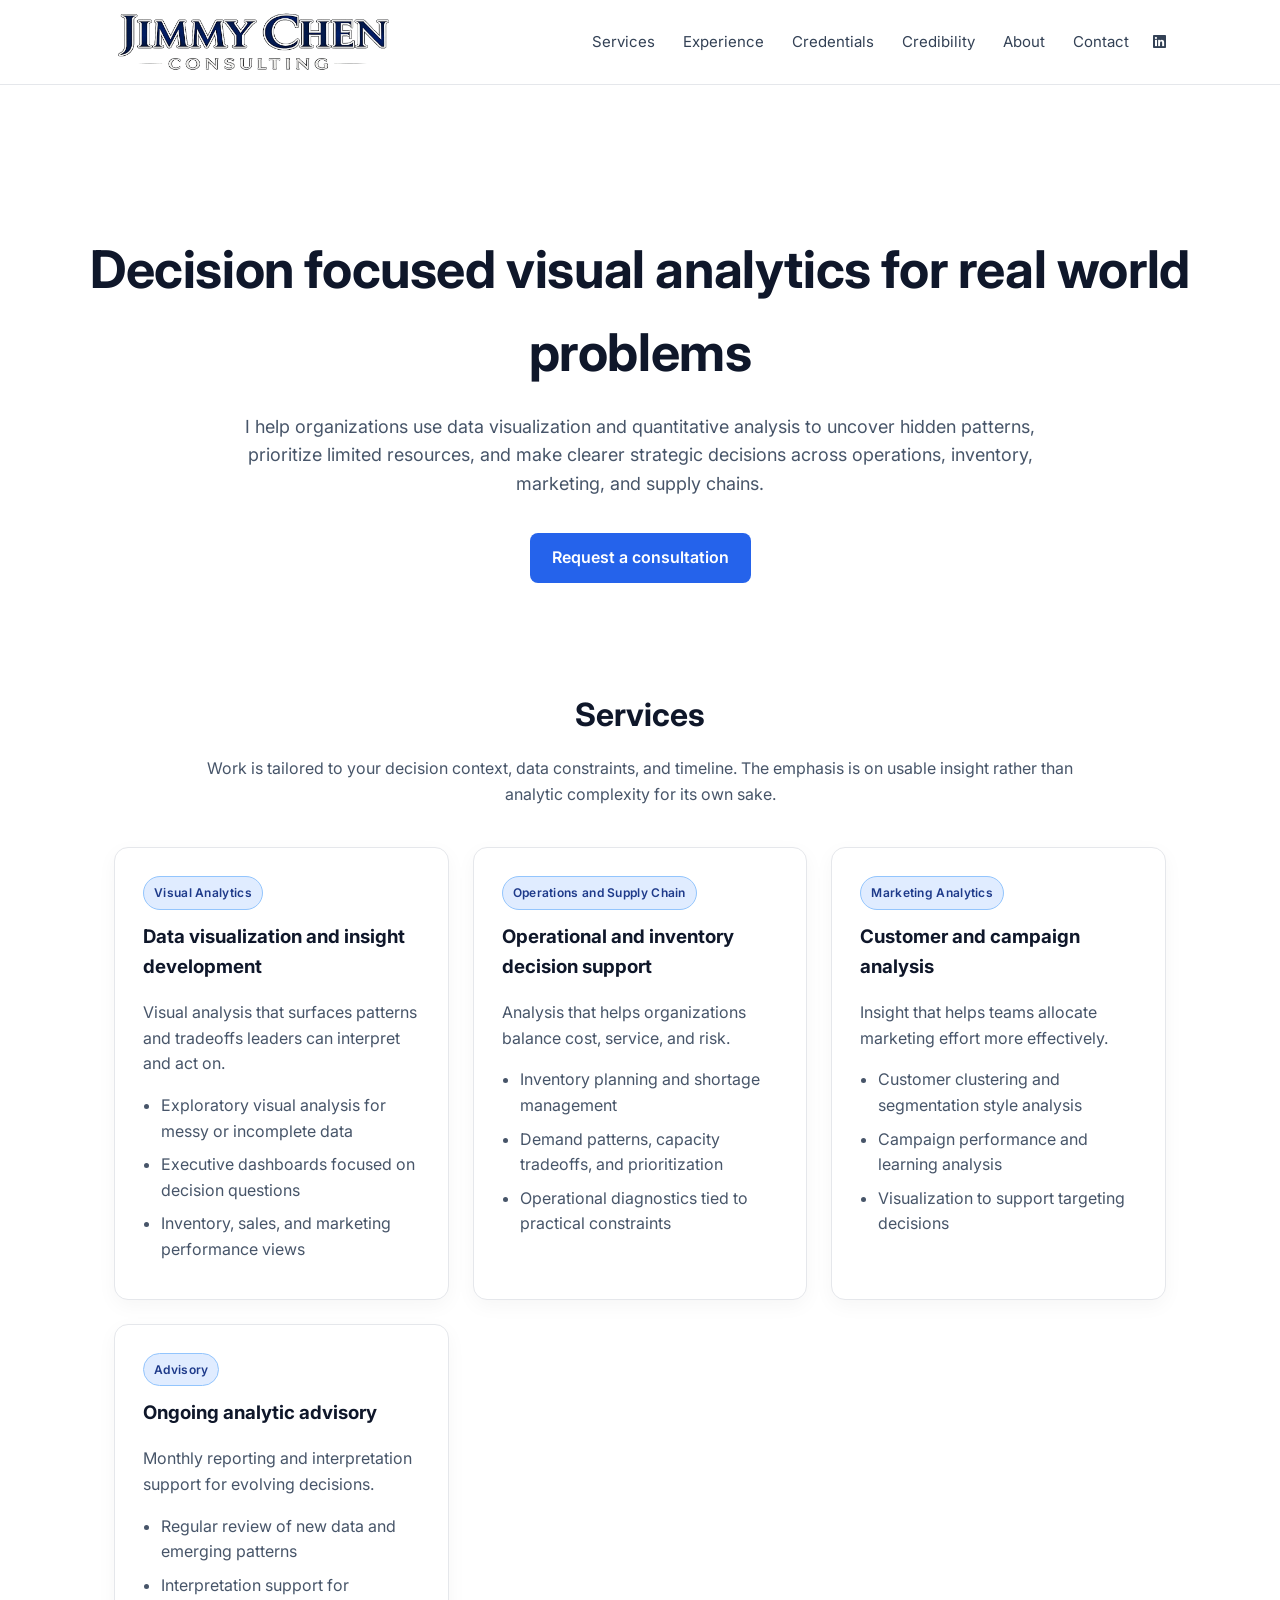
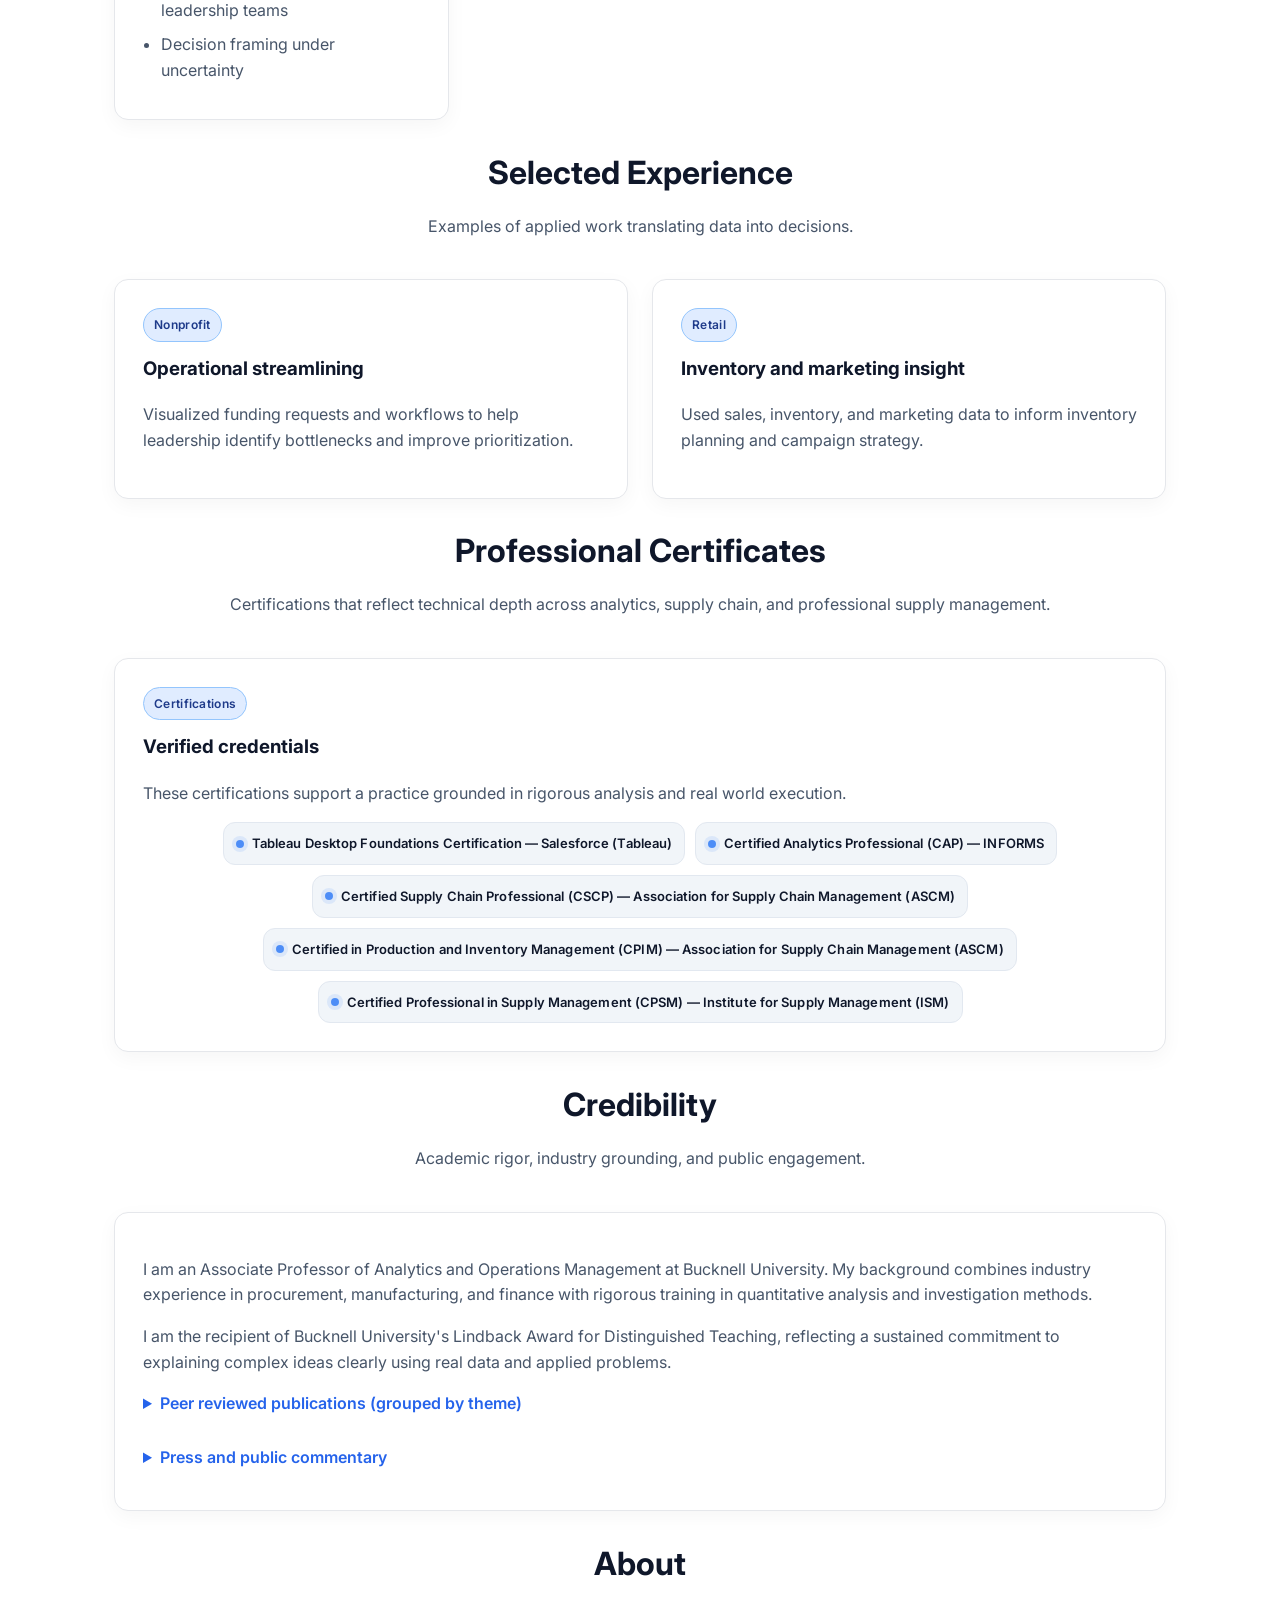
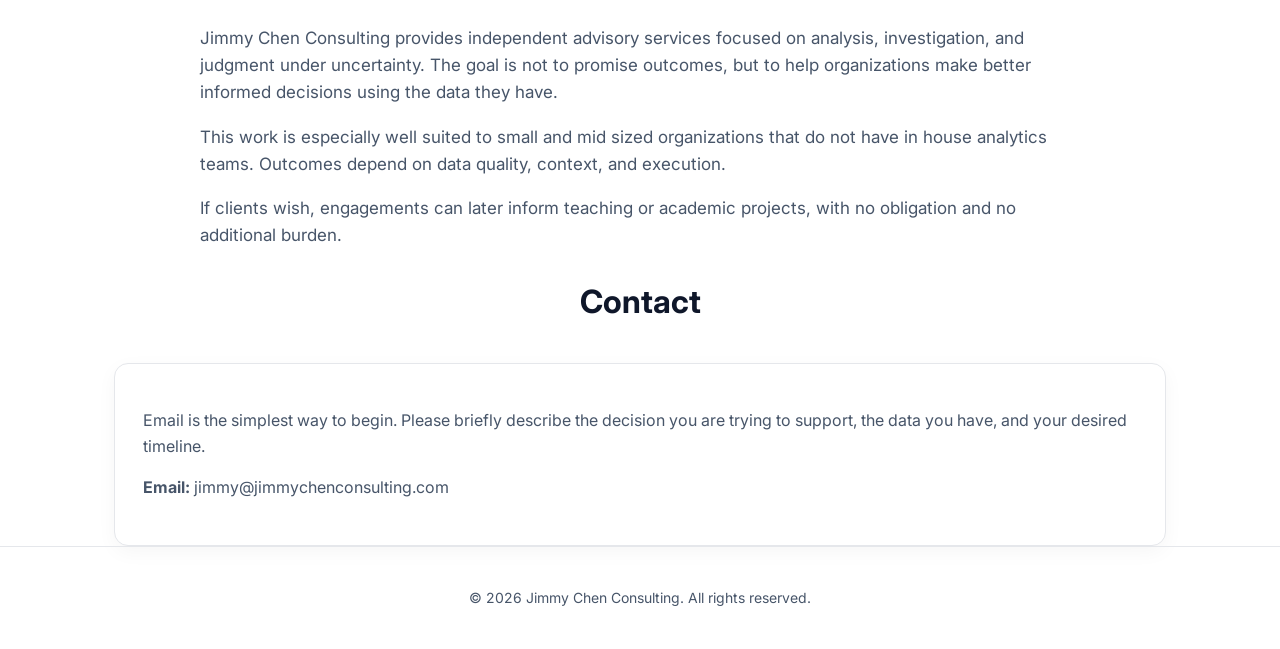
==== index.html @ fb5aa92b "Add files via upload" ====
<!DOCTYPE html>
<html lang="en">
<head>
  <meta charset="UTF-8" />
  <meta name="viewport" content="width=device-width, initial-scale=1" />
  <title>Jimmy Chen Consulting | Decision-Focused Visual Analytics</title>
  <meta name="description" content="Decision-focused consulting in visual analytics, operations, and supply chain strategy. Practical analysis, clear insight, and judgment under uncertainty." />
  <link rel="icon" type="image/png" href="favicon.png">
  <link rel="preconnect" href="https://fonts.googleapis.com">
  <link rel="preconnect" href="https://fonts.gstatic.com" crossorigin>
  <link href="https://fonts.googleapis.com/css2?family=Inter:wght@300;400;500;600;700&display=swap" rel="stylesheet">

  <style>
    :root {
      --bg: #ffffff;
      --card: #f8fafc;
      --accent: #2563eb;
      --text: #0f172a;
      --muted: #475569;
      --border: #e5e7eb;
    }

    * { box-sizing: border-box; }
    body {
      margin: 0;
      font-family: Inter, system-ui, -apple-system, Segoe UI, Roboto, Arial, sans-serif;
      background: var(--bg);
      color: var(--text);
      line-height: 1.6;
    }

    a { color: inherit; text-decoration: none; }

    .container {
      max-width: 1100px;
      margin: 0 auto;
      padding: 0 24px;
    }

    header {
      position: sticky;
      top: 0;
      background: rgba(255,255,255,0.9);
      backdrop-filter: blur(10px);
      border-bottom: 1px solid var(--border);
      z-index: 10;
    }

    .nav {
      display: flex;
      justify-content: space-between;
      align-items: center;
      height: 84px;
    }

    .nav-links a {
      margin-left: 24px;
      color: #334155;
      font-size: 15px;
    }

    .hero {
      padding: 100px 0 80px;
      text-align: center;
    }

    .hero h1 {
      font-size: clamp(32px, 5vw, 52px);
      margin-bottom: 18px;
      letter-spacing: -0.4px;
    }

    .hero p {
      color: var(--muted);
      max-width: 860px;
      margin: 0 auto 34px;
      font-size: 18px;
    }

    .btn-primary {
      background: var(--accent);
      padding: 12px 22px;
      border-radius: 8px;
      font-weight: 600;
      display: inline-block;
      color: #ffffff;
    }

    section { padding: 80px 0; }

    .section-title {
      font-size: 32px;
      margin-bottom: 36px;
      text-align: center;
    }

    .section-subtitle {
      max-width: 900px;
      margin: -20px auto 40px;
      text-align: center;
      color: var(--muted);
      font-size: 16px;
    }

    .grid {
      display: grid;
      grid-template-columns: repeat(auto-fit, minmax(260px, 1fr));
      gap: 24px;
    }

    .card {
      background: #ffffff;
      border: 1px solid var(--border);
      border-radius: 14px;
      padding: 28px;
      box-shadow: 0 6px 20px rgba(0,0,0,0.04);
    }

    .card h3 { margin-top: 0; }

    .card p { color: var(--muted); }

    .pill {
      display: inline-block;
      font-size: 12px;
      font-weight: 600;
      letter-spacing: 0.3px;
      color: #1e3a8a;
      background: #e0ecff;
      border: 1px solid #93c5fd;
      padding: 6px 10px;
      border-radius: 999px;
      margin-bottom: 12px;
    }

    .list {
      margin: 12px 0 0;
      padding-left: 18px;
      color: var(--muted);
    }

    .list li { margin: 8px 0; }

    .about {
      max-width: 880px;
      margin: 0 auto;
      color: var(--muted);
      font-size: 17px;
    }

    details {
      margin-top: 16px;
    }

    details summary {
      cursor: pointer;
      font-weight: 600;
      color: var(--accent);
      margin-bottom: 12px;
    }

    footer {
      border-top: 1px solid var(--border);
      padding: 40px 0;
      text-align: center;
      color: var(--muted);
      font-size: 14px;
    }
  
    .logo { display: flex; align-items: center; }
    .site-logo { height: 64px; width: auto; }

    .certs {
      display: flex;
      flex-wrap: wrap;
      gap: 10px;
      justify-content: center;
      margin-top: 14px;
    }

    .cert {
      display: inline-flex;
      align-items: center;
      gap: 8px;
      padding: 10px 12px;
      border-radius: 12px;
      background: #f1f5f9;
      border: 1px solid #e2e8f0;
      color: #0f172a;
      font-size: 13px;
      font-weight: 600;
      letter-spacing: 0.1px;
      white-space: nowrap;
    }

    .cert-dot {
      width: 8px;
      height: 8px;
      border-radius: 999px;
      background: rgba(59,130,246,0.9);
      box-shadow: 0 0 0 4px rgba(59,130,246,0.12);
    }

  </style>
</head>

<body>

<header>
<link rel="stylesheet"
      href="https://cdnjs.cloudflare.com/ajax/libs/font-awesome/6.5.0/css/all.min.css">

  <div class="container nav">
    <div class="logo"><img src="images/JCC_logo.png" class="site-logo" alt="Jimmy Chen Consulting logo"></div>
<div class="nav-links">
  <a href="#services">Services</a>
  <a href="#experience">Experience</a>
  <a href="#credentials">Credentials</a>
  <a href="#credibility">Credibility</a>
  <a href="#about">About</a>
  <a href="#contact">Contact</a>

  <a href="https://www.linkedin.com/in/chun-miin-jimmy-chen-91302421/"
     target="_blank"
     rel="noopener"
     aria-label="LinkedIn profile"
     style="margin-left: 20px;">
    <i class="fa-brands fa-linkedin"></i>
  </a>
</div>

  </div>
</header>

<main>

<section class="hero container">
  <h1>Decision focused visual analytics for real world problems</h1>
  <p>
    I help organizations use data visualization and quantitative analysis to uncover hidden patterns,
    prioritize limited resources, and make clearer strategic decisions across operations, inventory,
    marketing, and supply chains.
  </p>
  <a href="#contact" class="btn-primary">Request a consultation</a>
</section>

<section id="services" class="container">
  <h2 class="section-title">Services</h2>
  <p class="section-subtitle">
    Work is tailored to your decision context, data constraints, and timeline.
    The emphasis is on usable insight rather than analytic complexity for its own sake.
  </p>

  <div class="grid">
    <div class="card">
      <div class="pill">Visual Analytics</div>
      <h3>Data visualization and insight development</h3>
      <p>
        Visual analysis that surfaces patterns and tradeoffs leaders can interpret and act on.
      </p>
      <ul class="list">
        <li>Exploratory visual analysis for messy or incomplete data</li>
        <li>Executive dashboards focused on decision questions</li>
        <li>Inventory, sales, and marketing performance views</li>
      </ul>
    </div>

    <div class="card">
      <div class="pill">Operations and Supply Chain</div>
      <h3>Operational and inventory decision support</h3>
      <p>
        Analysis that helps organizations balance cost, service, and risk.
      </p>
      <ul class="list">
        <li>Inventory planning and shortage management</li>
        <li>Demand patterns, capacity tradeoffs, and prioritization</li>
        <li>Operational diagnostics tied to practical constraints</li>
      </ul>
    </div>

    <div class="card">
      <div class="pill">Marketing Analytics</div>
      <h3>Customer and campaign analysis</h3>
      <p>
        Insight that helps teams allocate marketing effort more effectively.
      </p>
      <ul class="list">
        <li>Customer clustering and segmentation style analysis</li>
        <li>Campaign performance and learning analysis</li>
        <li>Visualization to support targeting decisions</li>
      </ul>
    </div>

    <div class="card">
      <div class="pill">Advisory</div>
      <h3>Ongoing analytic advisory</h3>
      <p>
        Monthly reporting and interpretation support for evolving decisions.
      </p>
      <ul class="list">
        <li>Regular review of new data and emerging patterns</li>
        <li>Interpretation support for leadership teams</li>
        <li>Decision framing under uncertainty</li>
      </ul>
    </div>
  </div>
</section>

<section id="experience" class="container">
  <h2 class="section-title">Selected Experience</h2>
  <p class="section-subtitle">
    Examples of applied work translating data into decisions.
  </p>

  <div class="grid">
    <div class="card">
      <div class="pill">Nonprofit</div>
      <h3>Operational streamlining</h3>
      <p>
        Visualized funding requests and workflows to help leadership identify bottlenecks
        and improve prioritization.
      </p>
    </div>

    <div class="card">
      <div class="pill">Retail</div>
      <h3>Inventory and marketing insight</h3>
      <p>
        Used sales, inventory, and marketing data to inform inventory planning
        and campaign strategy.
      </p>
    </div>
  </div>
</section>


<section id="credentials" class="container">
  <h2 class="section-title">Professional Certificates</h2>
  <p class="section-subtitle">
    Certifications that reflect technical depth across analytics, supply chain, and professional supply management.
  </p>

  <div class="card">
    <div class="pill">Certifications</div>
    <h3>Verified credentials</h3>
    <p>
      These certifications support a practice grounded in rigorous analysis and real world execution.
    </p>
<div class="certs" aria-label="Professional certifications">
  <span class="cert">
    <span class="cert-dot" aria-hidden="true"></span>
    Tableau Desktop Foundations Certification — Salesforce (Tableau)
  </span>

  <span class="cert">
    <span class="cert-dot" aria-hidden="true"></span>
    Certified Analytics Professional (CAP) — INFORMS
  </span>

  <span class="cert">
    <span class="cert-dot" aria-hidden="true"></span>
    Certified Supply Chain Professional (CSCP) — Association for Supply Chain Management (ASCM)
  </span>

  <span class="cert">
    <span class="cert-dot" aria-hidden="true"></span>
    Certified in Production and Inventory Management (CPIM) — Association for Supply Chain Management (ASCM)
  </span>

  <span class="cert">
    <span class="cert-dot" aria-hidden="true"></span>
    Certified Professional in Supply Management (CPSM) — Institute for Supply Management (ISM)
  </span>
</div>

  </div>
</section>

<section id="credibility" class="container">
  <h2 class="section-title">Credibility</h2>
  <p class="section-subtitle">
    Academic rigor, industry grounding, and public engagement.
  </p>

  <div class="card">
    <p>
      I am an Associate Professor of Analytics and Operations Management at Bucknell University.
      My background combines industry experience in procurement, manufacturing, and finance
      with rigorous training in quantitative analysis and investigation methods.
    </p>

    <p>
      I am the recipient of Bucknell University's Lindback Award for Distinguished Teaching,
      reflecting a sustained commitment to explaining complex ideas clearly using real data
      and applied problems.
    </p>

    <details>
      <summary>Peer reviewed publications (grouped by theme)</summary>
      <p><strong>Supply Chain and Operations</strong></p>
      <ul class="list">
        <li>Inventory allocation, fulfillment lead time, capacity decisions</li>
        <li>Shipment sizing and logistics modeling</li>
      </ul>
      <p><strong>Healthcare and Public Policy</strong></p>
      <ul class="list">
        <li>Telehealth utilization and access disparities</li>
        <li>Vaccine distribution and wait time management</li>
      </ul>
      <p><strong>Ethics and Governance</strong></p>
      <ul class="list">
        <li>Ethical challenges for same day delivery contractors</li>
      </ul>
      <p><strong>Analytics Education</strong></p>
      <ul class="list">
        <li>Applied analytics tools and decision focused learning designs</li>
      </ul>
    </details>

    <details>
      <summary>Press and public commentary</summary>
      <ul class="list">
        <li>WITF – Supply chain disruptions and consumer impact</li>
        <li>The Philadelphia Inquirer – Baby formula shortages</li>
        <li>Modern Materials Handling – Logistics and materials strategy</li>
        <li>FOX and regional media – Retail and operations insights</li>
      </ul>
    </details>
  </div>
</section>

<section id="about" class="container">
  <h2 class="section-title">About</h2>
  <div class="about">
    <p>
      Jimmy Chen Consulting provides independent advisory services focused on analysis,
      investigation, and judgment under uncertainty. The goal is not to promise outcomes,
      but to help organizations make better informed decisions using the data they have.
    </p>

    <p>
      This work is especially well suited to small and mid sized organizations that do not
      have in house analytics teams. Outcomes depend on data quality, context, and execution.
    </p>

    <p>
      If clients wish, engagements can later inform teaching or academic projects, with no
      obligation and no additional burden.
    </p>
  </div>
</section>

<section id="contact" class="container">
  <h2 class="section-title">Contact</h2>
  <div class="card">
    <p>
      Email is the simplest way to begin. Please briefly describe the decision you are trying
      to support, the data you have, and your desired timeline.
    </p>
    <p><strong>Email:</strong> jimmy@jimmychenconsulting.com</p>
  </div>
</section>

</main>

<footer>
  <div class="container">
    © 2026 Jimmy Chen Consulting. All rights reserved.
  </div>
</footer>

</body>
</html>
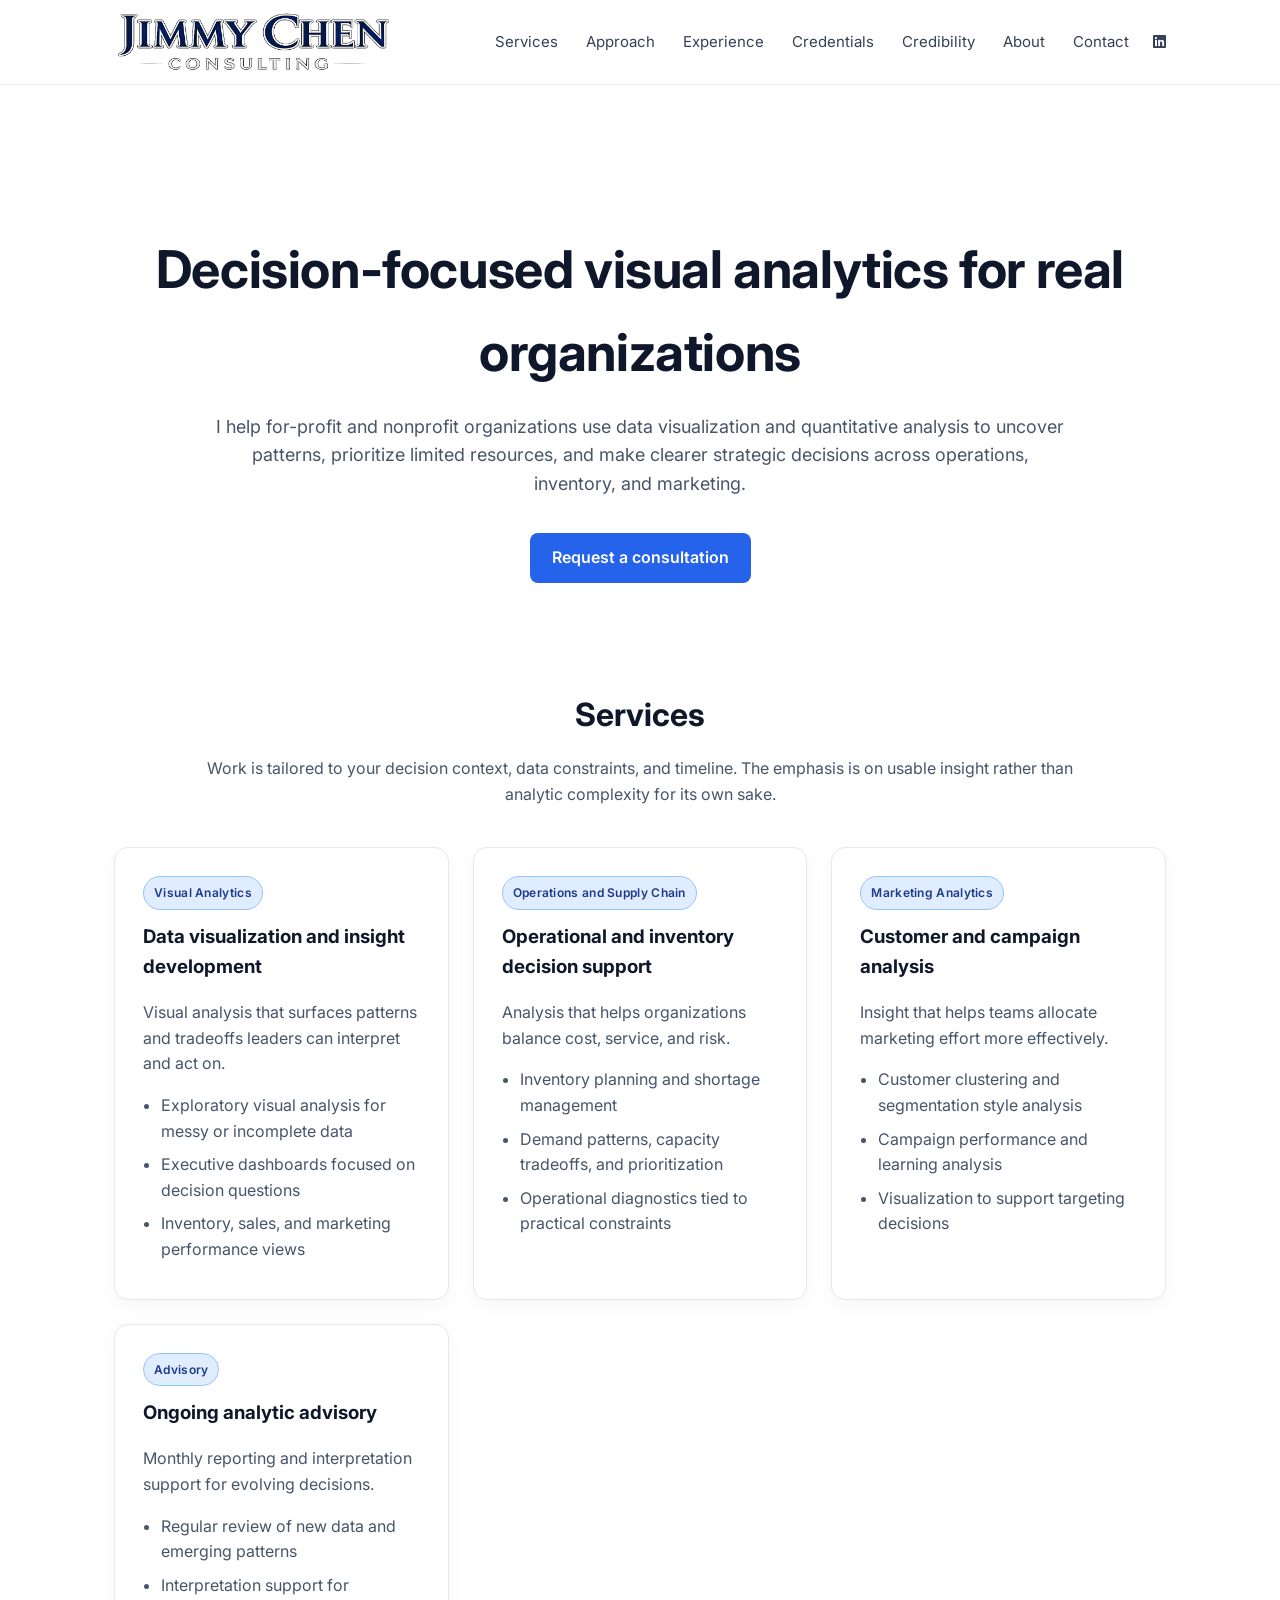
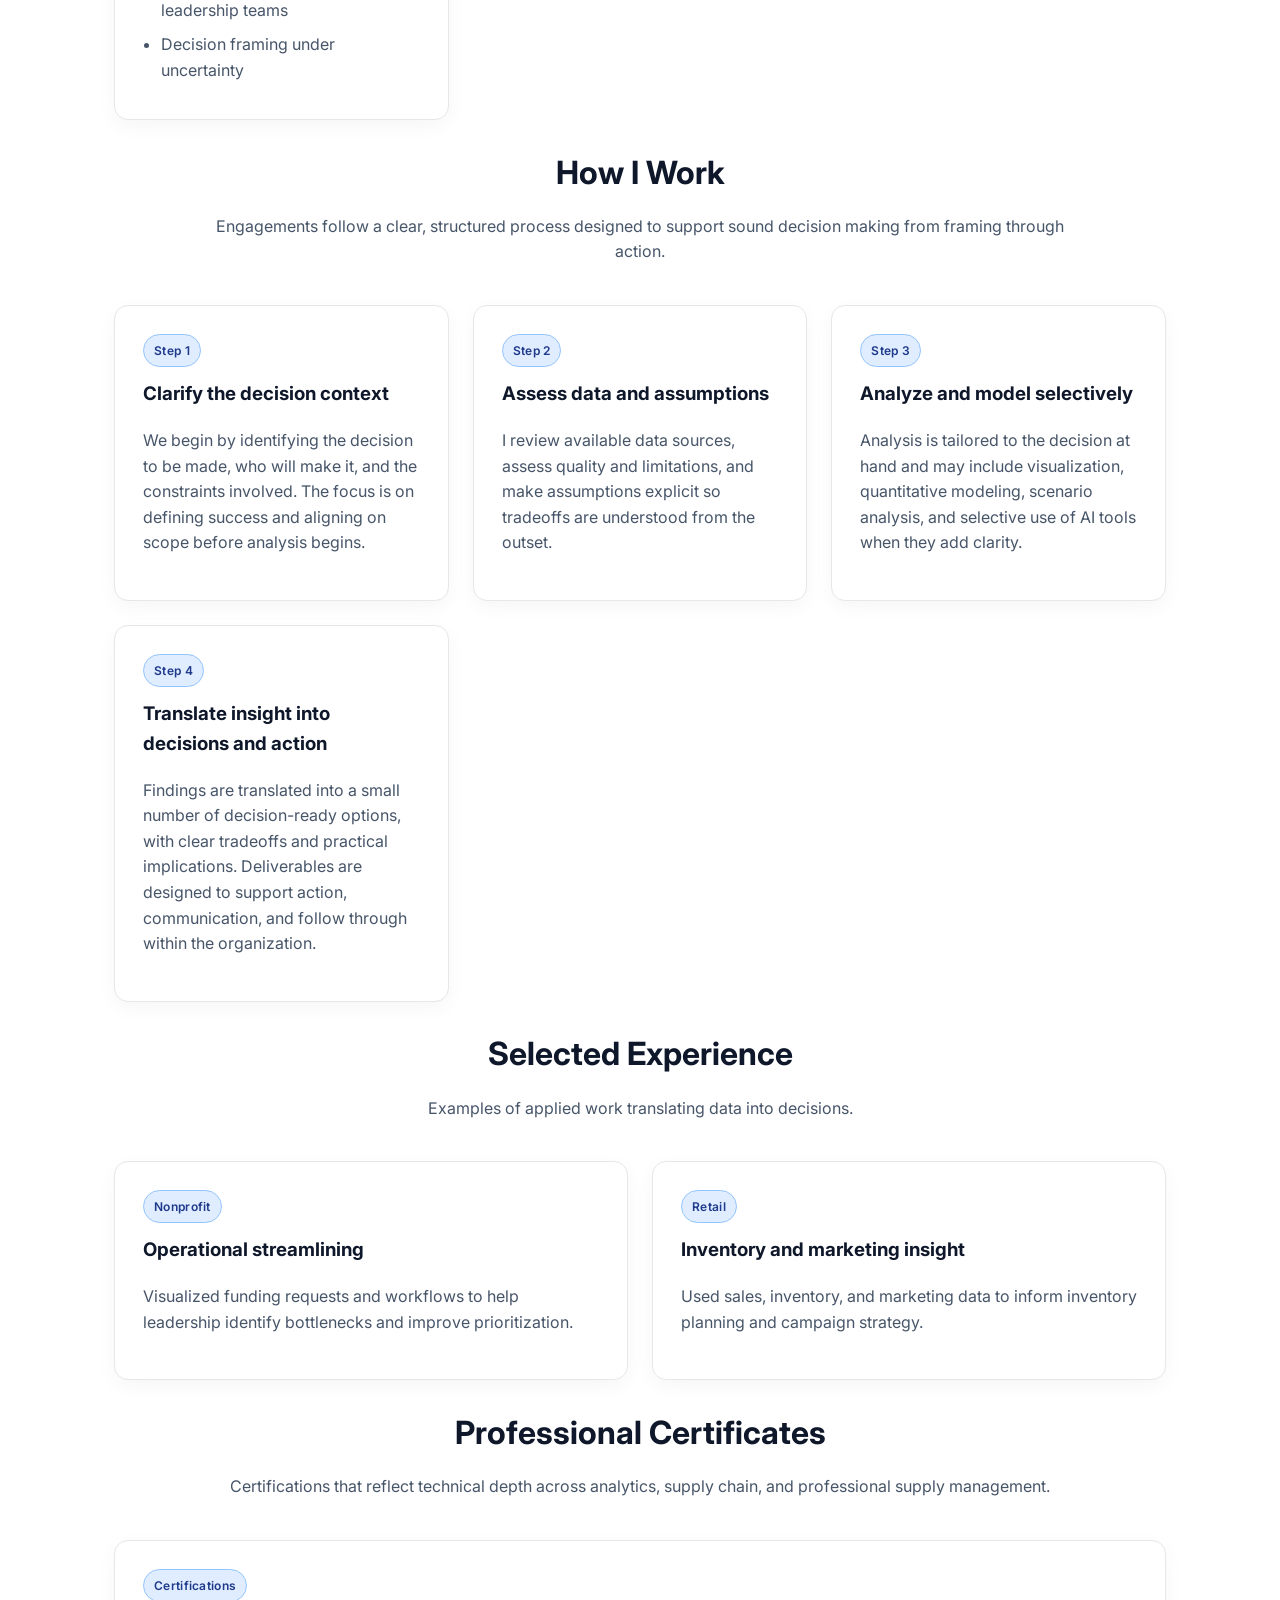
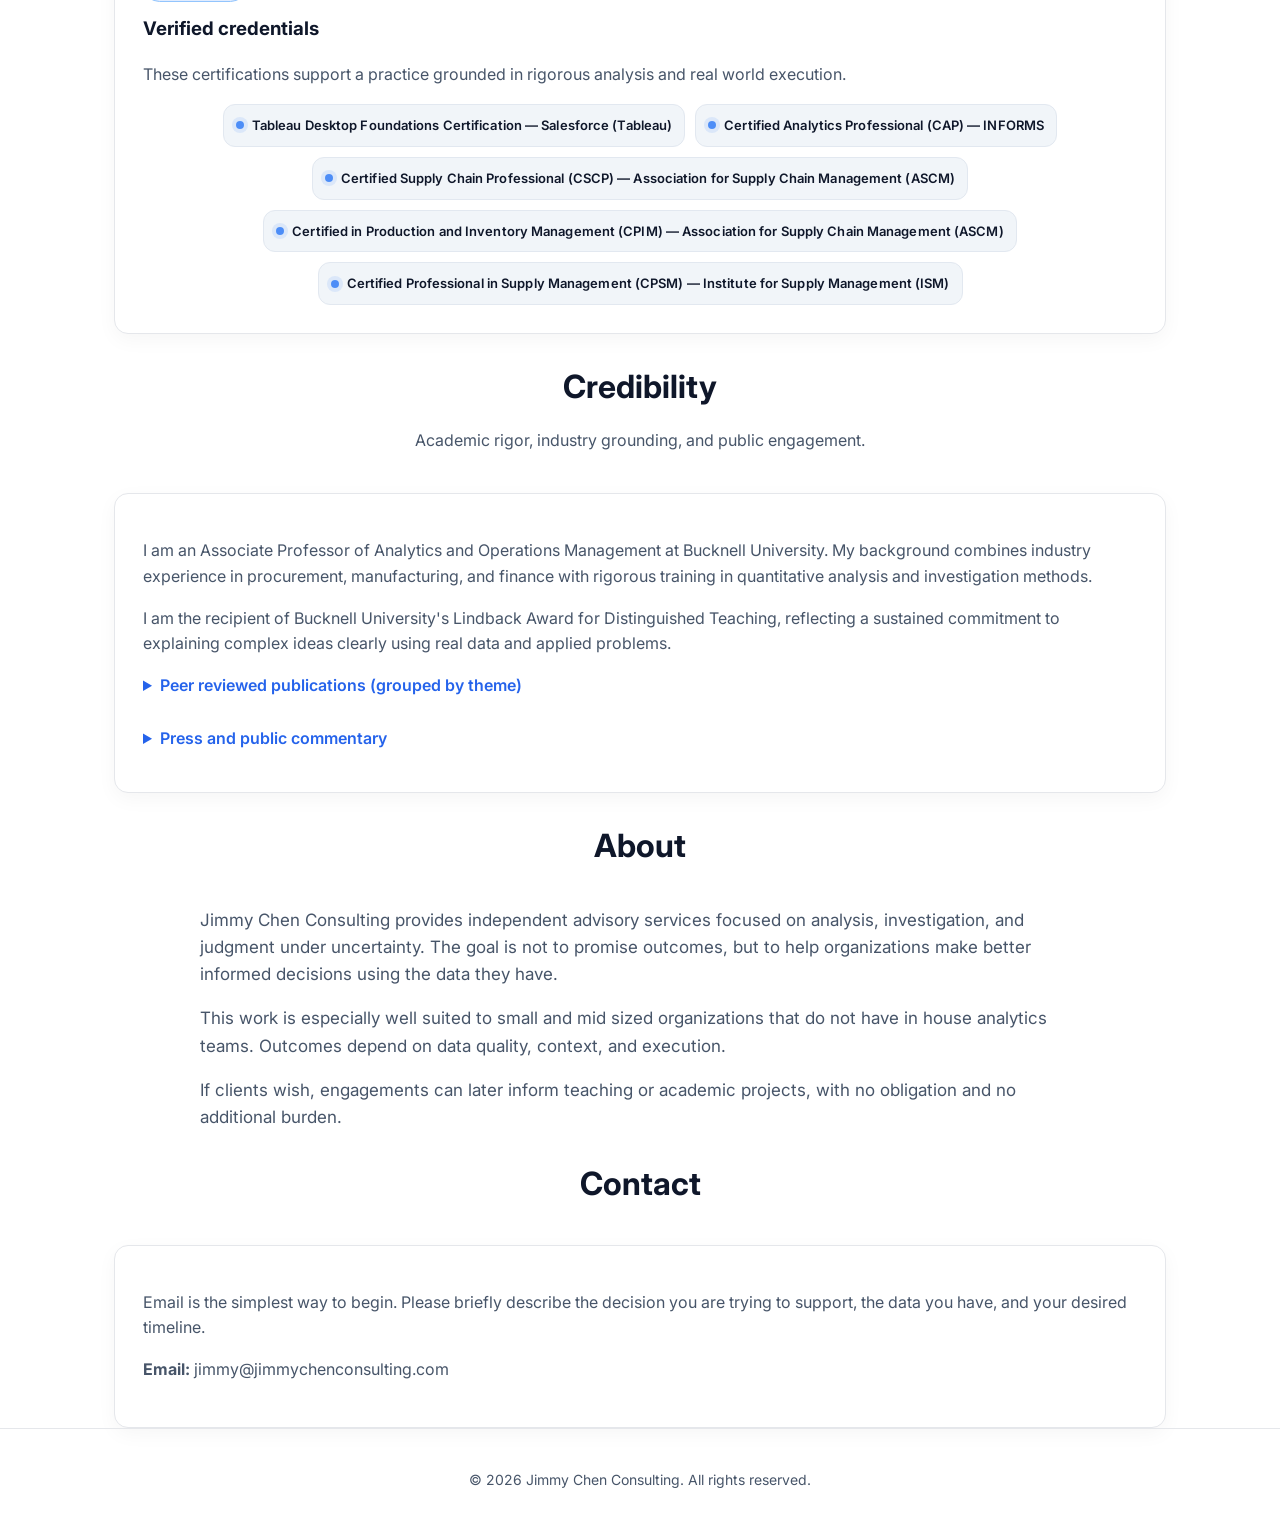
==== commit a96d6517: "Add files via upload" ====
--- a/index.html
+++ b/index.html
@@ -214,6 +214,7 @@
     <div class="logo"><img src="images/JCC_logo.png" class="site-logo" alt="Jimmy Chen Consulting logo"></div>
 <div class="nav-links">
   <a href="#services">Services</a>
+  <a href="#process">Approach</a>
   <a href="#experience">Experience</a>
   <a href="#credentials">Credentials</a>
   <a href="#credibility">Credibility</a>
@@ -235,11 +236,9 @@
 <main>
 
 <section class="hero container">
-  <h1>Decision focused visual analytics for real world problems</h1>
+  <h1>Decision-focused visual analytics for real organizations</h1>
   <p>
-    I help organizations use data visualization and quantitative analysis to uncover hidden patterns,
-    prioritize limited resources, and make clearer strategic decisions across operations, inventory,
-    marketing, and supply chains.
+    I help for-profit and nonprofit organizations use data visualization and quantitative analysis to uncover patterns, prioritize limited resources, and make clearer strategic decisions across operations, inventory, and marketing.
   </p>
   <a href="#contact" class="btn-primary">Request a consultation</a>
 </section>
@@ -306,6 +305,59 @@
   </div>
 </section>
 
+<section id="process" class="container">
+  <h2 class="section-title">How I Work</h2>
+	<p class="section-subtitle">
+	  Engagements follow a clear, structured process designed to support sound
+	  decision making from framing through action.
+	</p>
+
+  <div class="grid">
+    <div class="card">
+      <div class="pill">Step 1</div>
+      <h3>Clarify the decision context</h3>
+      <p>
+        We begin by identifying the decision to be made, who will make it, and the
+        constraints involved. The focus is on defining success and aligning on scope
+        before analysis begins.
+      </p>
+    </div>
+
+    <div class="card">
+      <div class="pill">Step 2</div>
+      <h3>Assess data and assumptions</h3>
+      <p>
+        I review available data sources, assess quality and limitations, and make
+        assumptions explicit so tradeoffs are understood from the outset.
+      </p>
+    </div>
+
+    <div class="card">
+      <div class="pill">Step 3</div>
+      <h3>Analyze and model selectively</h3>
+      <p>
+        Analysis is tailored to the decision at hand and may include visualization,
+        quantitative modeling, scenario analysis, and selective use of AI tools when
+        they add clarity.
+      </p>
+    </div>
+
+	<div class="card">
+	  <div class="pill">Step 4</div>
+	  <h3>Translate insight into decisions and action</h3>
+	  <p>
+		Findings are translated into a small number of decision-ready options, with clear
+		tradeoffs and practical implications. Deliverables are designed to support action,
+		communication, and follow through within the organization.
+	  </p>
+	</div>
+
+
+  </div>
+</section>
+
+
+
 <section id="experience" class="container">
   <h2 class="section-title">Selected Experience</h2>
   <p class="section-subtitle">
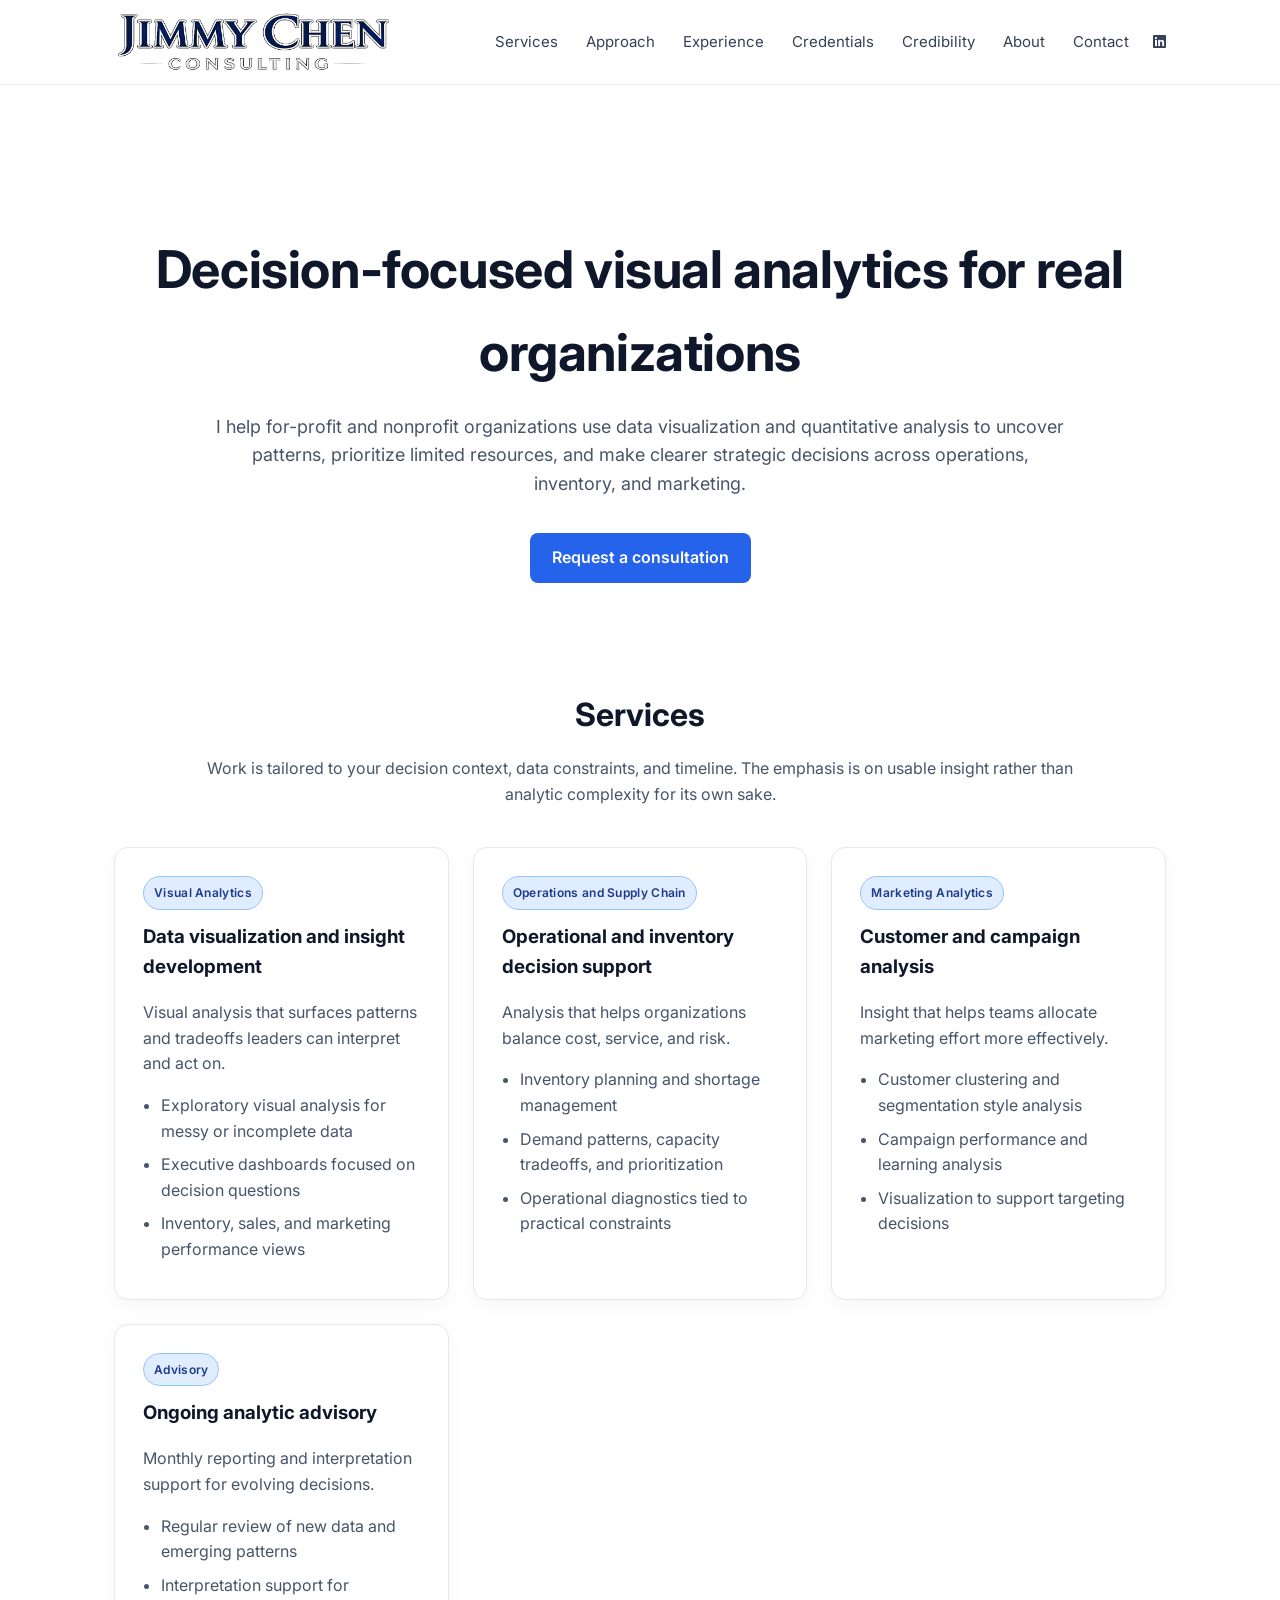
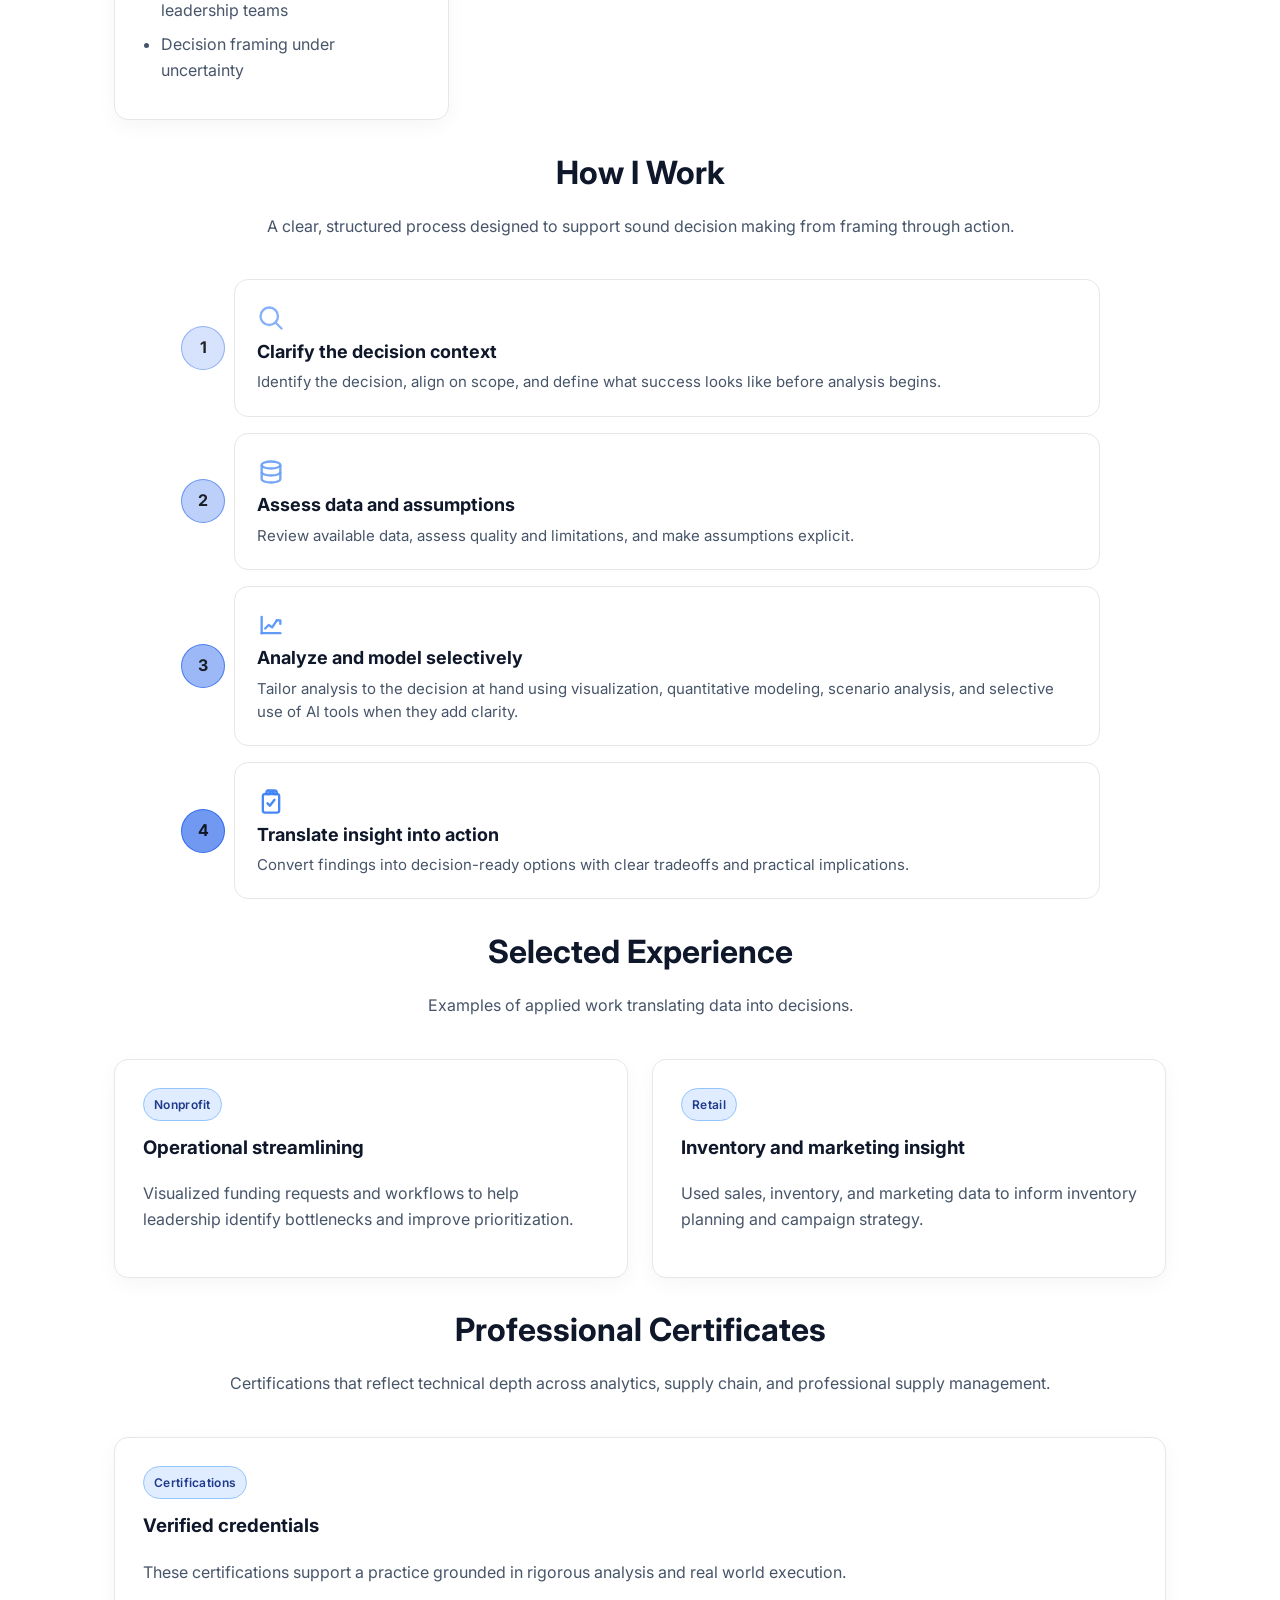
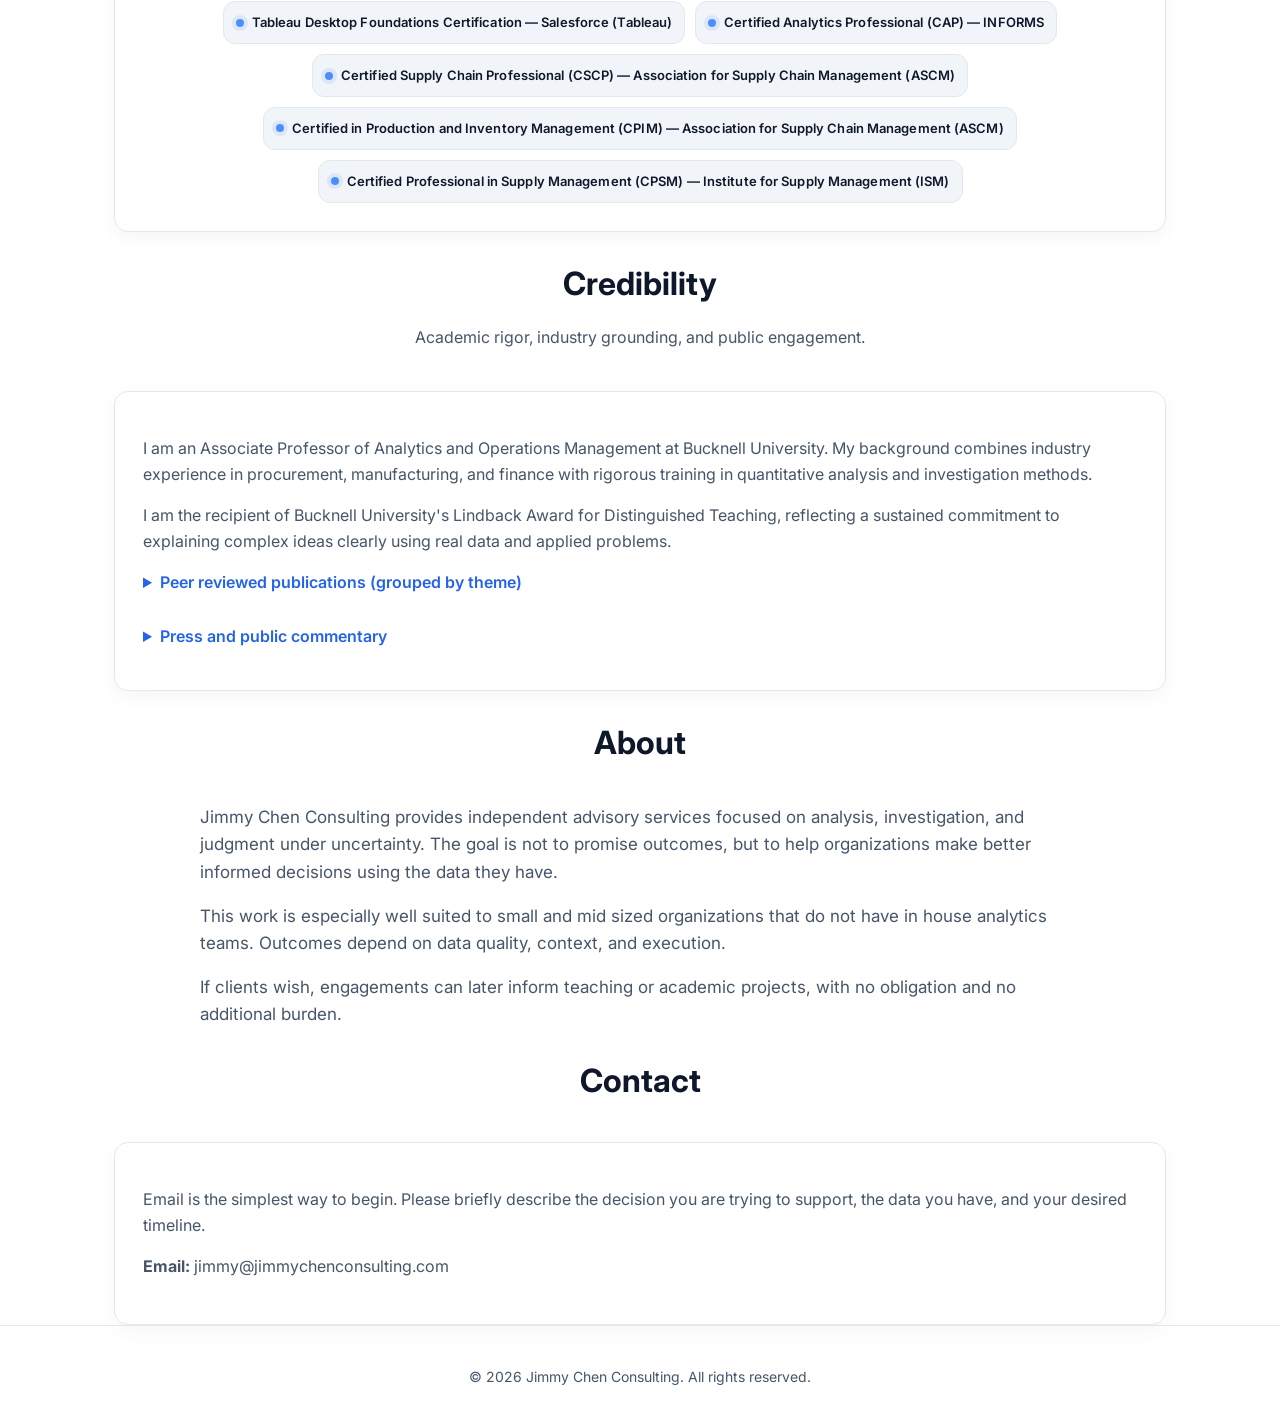
==== commit 72662ae9: "Add files via upload" ====
--- a/index.html
+++ b/index.html
@@ -200,6 +200,119 @@
       background: rgba(59,130,246,0.9);
       box-shadow: 0 0 0 4px rgba(59,130,246,0.12);
     }
+	
+	/* Process infographic (vertical timeline style) */
+	.process-wrap { max-width: 920px; margin: 0 auto; }
+
+	.process-list {
+	  display: grid;
+	  gap: 16px;
+	  position: relative;
+	  padding-left: 54px;
+	  margin-top: 28px;
+	}
+
+	.process-list::before {
+	  content: "";
+	  position: absolute;
+	  left: 22px;
+	  top: 8px;
+	  bottom: 8px;
+	  width: 2px;
+	  background: repeating-linear-gradient(
+		to bottom,
+		rgba(59,130,246,0.75) 0 6px,
+		transparent 6px 14px
+	  );
+	  opacity: 0.7;
+	}
+
+	.process-item {
+	  background: rgba(255,255,255,0.03);
+	  border: 1px solid var(--border);
+	  border-radius: 14px;
+	  padding: 18px;
+	  position: relative;
+	}
+
+	.process-step {
+	  position: absolute;
+	  left: -54px;
+	  top: 50%;
+	  transform: translateY(-50%);
+	  width: 44px;
+	  height: 44px;
+	  border-radius: 999px;
+	  background: rgba(59,130,246,0.18);
+	  border: 1px solid rgba(59,130,246,0.45);
+	  display: grid;
+	  place-items: center;
+	  font-weight: 700;
+color: rgba(0,0,0,0.85);
+	}
+
+/* Remove inner frame so each step has only one border */
+.process-row {
+  background: transparent;
+  border: none;
+  border-radius: 0;
+  padding: 0;
+  box-shadow: none;
+}
+.process-item * {
+  box-shadow: none;
+}
+.process-item {
+  padding: 22px;
+}
+
+
+
+
+	.process-icon { width: 28px; height: 28px; margin-top: 2px; color: rgba(59,130,246,0.95); }
+
+	.process-title { margin: 0; font-size: 18px; line-height: 1.35; }
+
+	.process-desc { margin: 6px 0 0; color: var(--muted); font-size: 15px; line-height: 1.55; }
+
+/* Progressive darkening by step number */
+.step-1 .process-step {
+  background: rgba(37,99,235,0.18);
+  border-color: rgba(37,99,235,0.40);
+}
+
+.step-2 .process-step {
+  background: rgba(37,99,235,0.30);
+  border-color: rgba(37,99,235,0.55);
+}
+
+.step-3 .process-step {
+  background: rgba(37,99,235,0.45);
+  border-color: rgba(37,99,235,0.70);
+}
+
+.step-4 .process-step {
+  background: rgba(37,99,235,0.65);
+  border-color: rgba(37,99,235,0.85);
+}
+
+.step-1 .process-icon { opacity: 0.65; }
+.step-2 .process-icon { opacity: 0.75; }
+.step-3 .process-icon { opacity: 0.85; }
+.step-4 .process-icon { opacity: 1; }
+
+
+
+	@media (max-width: 520px) {
+	  .process-list { padding-left: 48px; }
+	  .process-list::before { left: 20px; }
+	  .process-step { left: -48px; width: 40px; height: 40px; }
+	}
+	
+	.process-list::before {
+  display: none;
+}
+
 
   </style>
 </head>
@@ -305,6 +418,106 @@
   </div>
 </section>
 
+
+
+
+<section id="process" class="container">
+  <h2 class="section-title">How I Work</h2>
+  <p class="section-subtitle">
+    A clear, structured process designed to support sound decision making from framing through action.
+  </p>
+
+  <div class="process-wrap">
+    <div class="process-list">
+
+	  <div class="process-item step-1">
+
+        <div class="process-step">1</div>
+        <div class="process-row">
+          <svg class="process-icon" viewBox="0 0 24 24" fill="none" aria-hidden="true">
+            <path d="M10.5 18a7.5 7.5 0 1 1 0-15 7.5 7.5 0 0 1 0 15Z" stroke="currentColor" stroke-width="2" stroke-linecap="round"/>
+            <path d="M16.5 16.5 21 21" stroke="currentColor" stroke-width="2" stroke-linecap="round"/>
+          </svg>
+          <div>
+            <h3 class="process-title">Clarify the decision context</h3>
+            <p class="process-desc">Identify the decision, align on scope, and define what success looks like before analysis begins.</p>
+          </div>
+		  </div>
+        </div>
+
+
+      
+	  <div class="process-item step-2">
+
+        <div class="process-step">2</div>
+        <div class="process-row">
+          <svg class="process-icon" viewBox="0 0 24 24" fill="none" aria-hidden="true">
+            <path d="M12 3c4.4 0 8 1.34 8 3s-3.6 3-8 3-8-1.34-8-3 3.6-3 8-3Z" stroke="currentColor" stroke-width="2"/>
+            <path d="M4 6v6c0 1.66 3.58 3 8 3s8-1.34 8-3V6" stroke="currentColor" stroke-width="2"/>
+            <path d="M4 12v6c0 1.66 3.58 3 8 3s8-1.34 8-3v-6" stroke="currentColor" stroke-width="2"/>
+          </svg>
+          <div>
+            <h3 class="process-title">Assess data and assumptions</h3>
+            <p class="process-desc">Review available data, assess quality and limitations, and make assumptions explicit.</p>
+          </div>
+		   </div>
+        </div>
+     
+
+     
+	  <div class="process-item step-3">
+
+        <div class="process-step">3</div>
+        <div class="process-row">
+          <svg class="process-icon" viewBox="0 0 24 24" fill="none" aria-hidden="true">
+            <path d="M4 19V5" stroke="currentColor" stroke-width="2" stroke-linecap="round"/>
+            <path d="M4 19h16" stroke="currentColor" stroke-width="2" stroke-linecap="round"/>
+            <path d="M7 15l3-3 3 2 4-6" stroke="currentColor" stroke-width="2" stroke-linecap="round" stroke-linejoin="round"/>
+            <path d="M17 8h3v3" stroke="currentColor" stroke-width="2" stroke-linecap="round" stroke-linejoin="round"/>
+          </svg>
+          <div>
+            <h3 class="process-title">Analyze and model selectively</h3>
+            <p class="process-desc">Tailor analysis to the decision at hand using visualization, quantitative modeling, scenario analysis, and selective use of AI tools when they add clarity.</p>
+          </div>
+		   </div>
+        </div>
+      
+
+      
+	  <div class="process-item step-4">
+
+        <div class="process-step">4</div>
+        <div class="process-row">
+          <svg class="process-icon" viewBox="0 0 24 24" fill="none" aria-hidden="true">
+            <path d="M9 3h6a2 2 0 0 1 2 2v1h-2.5a2 2 0 0 0-4 0H8V5a2 2 0 0 1 2-2Z" stroke="currentColor" stroke-width="2" stroke-linejoin="round"/>
+            <path d="M7 6h10a2 2 0 0 1 2 2v12a2 2 0 0 1-2 2H7a2 2 0 0 1-2-2V8a2 2 0 0 1 2-2Z" stroke="currentColor" stroke-width="2"/>
+            <path d="m9 14 2 2 4-5" stroke="currentColor" stroke-width="2" stroke-linecap="round" stroke-linejoin="round"/>
+          </svg>
+          <div>
+            <h3 class="process-title">Translate insight into action</h3>
+            <p class="process-desc">Convert findings into decision-ready options with clear tradeoffs and practical implications.</p>
+          </div>
+        </div>
+		 </div>
+      
+
+    </div>
+  </div>
+</section>
+
+
+
+
+
+
+
+
+
+
+
+
+
+<!--
 <section id="process" class="container">
   <h2 class="section-title">How I Work</h2>
 	<p class="section-subtitle">
@@ -355,7 +568,7 @@
 
   </div>
 </section>
-
+-->
 
 
 <section id="experience" class="container">
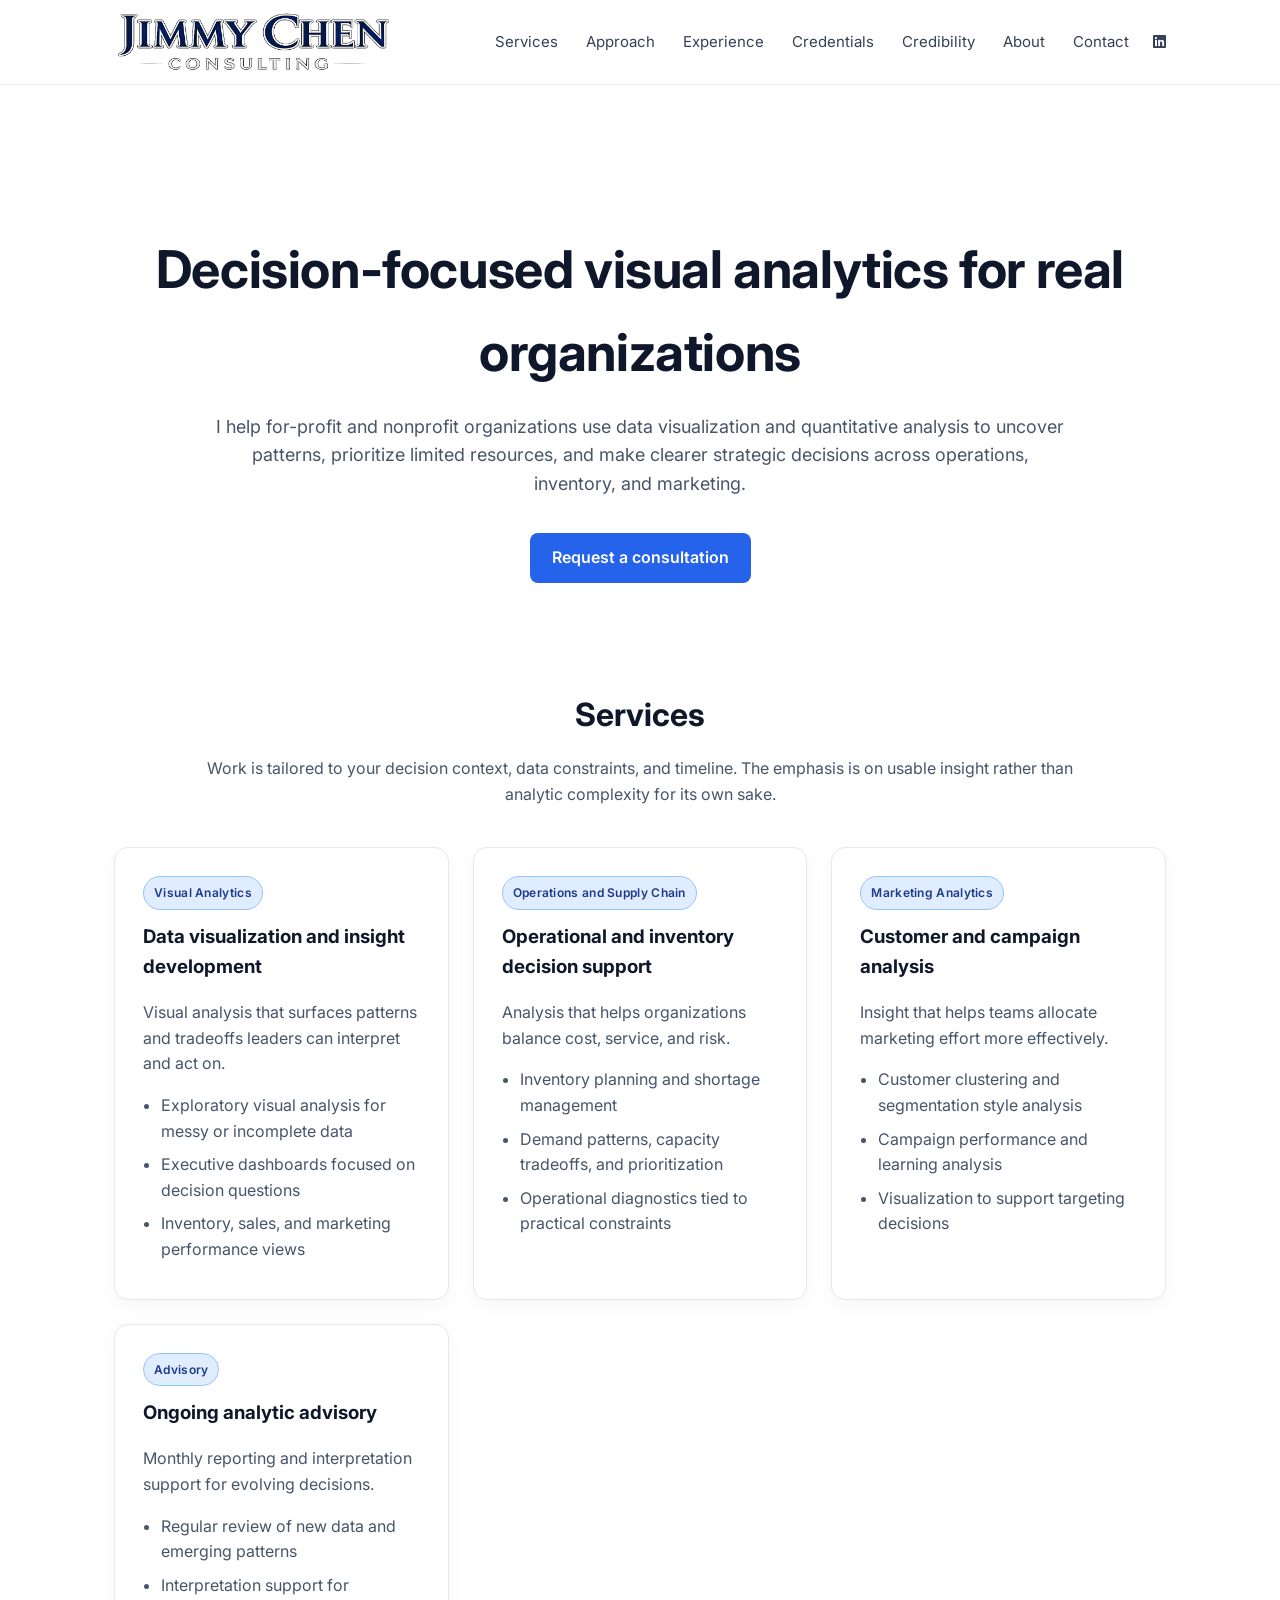
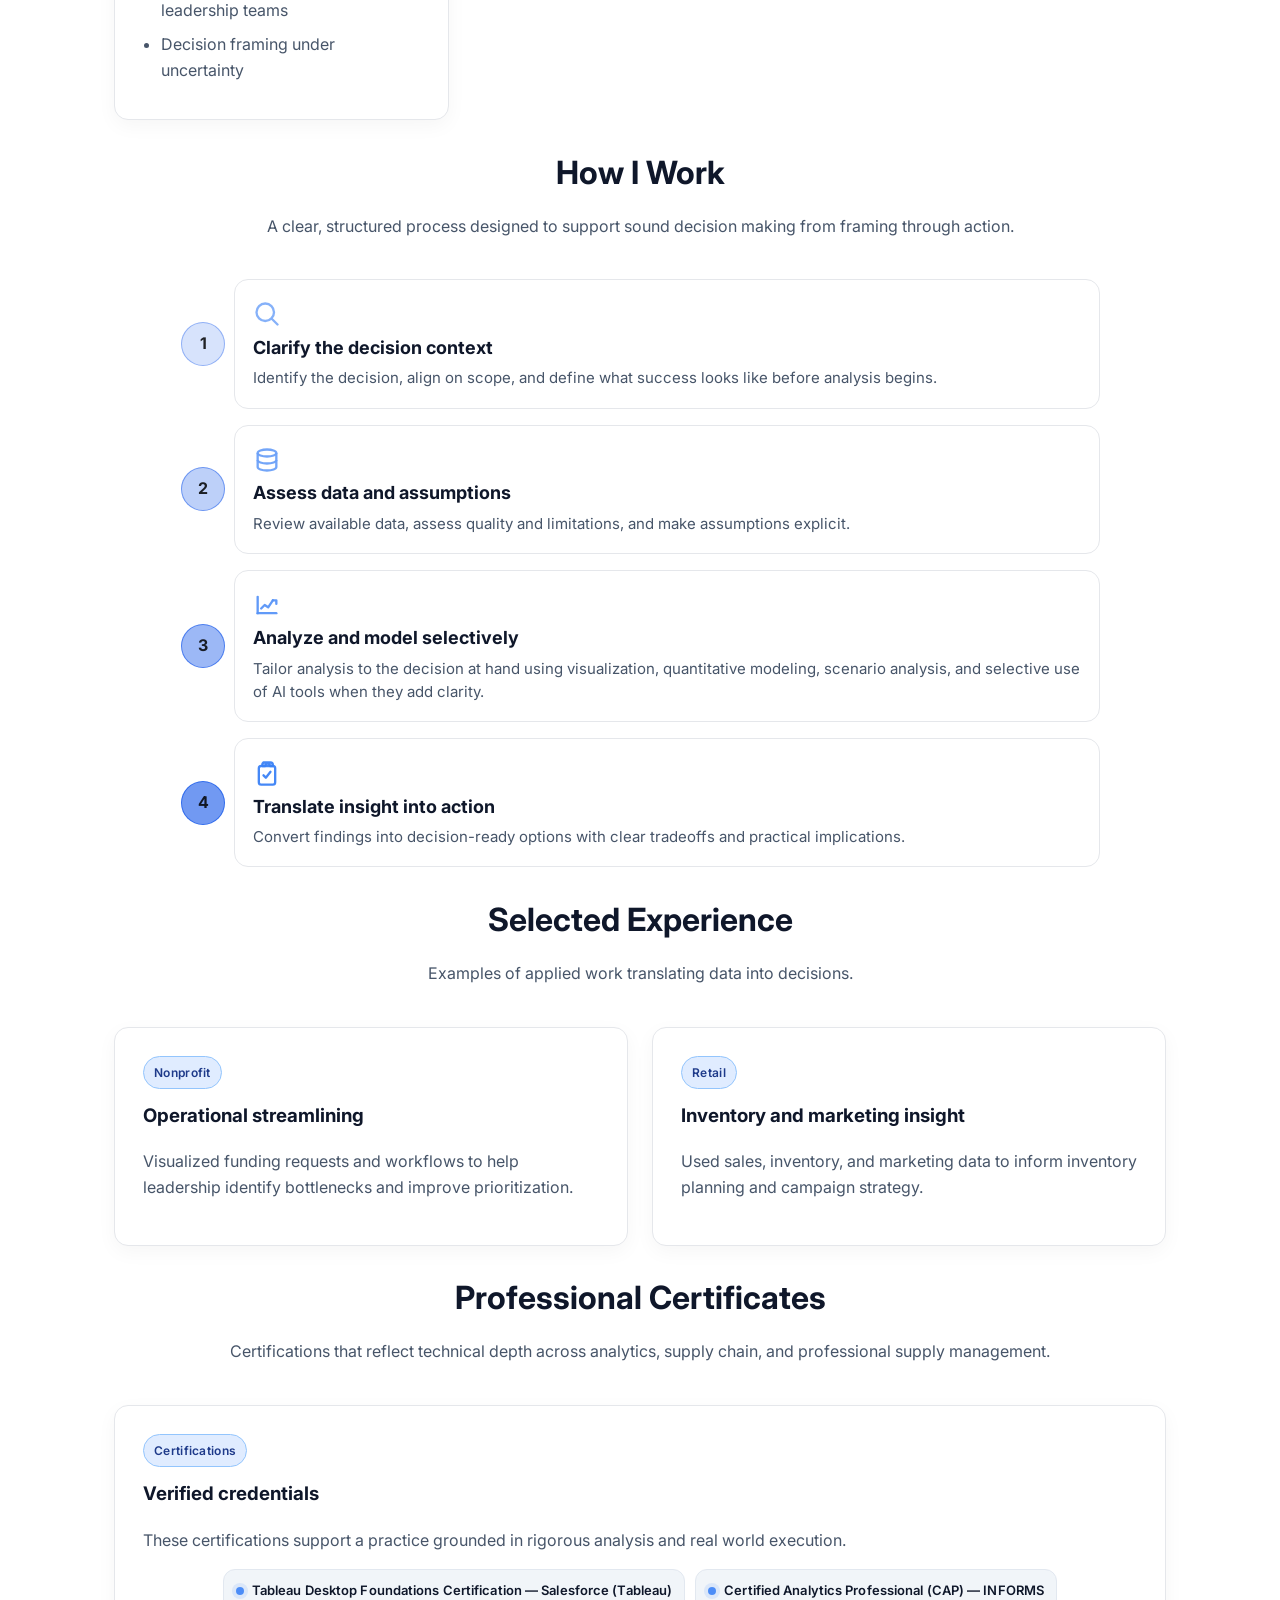
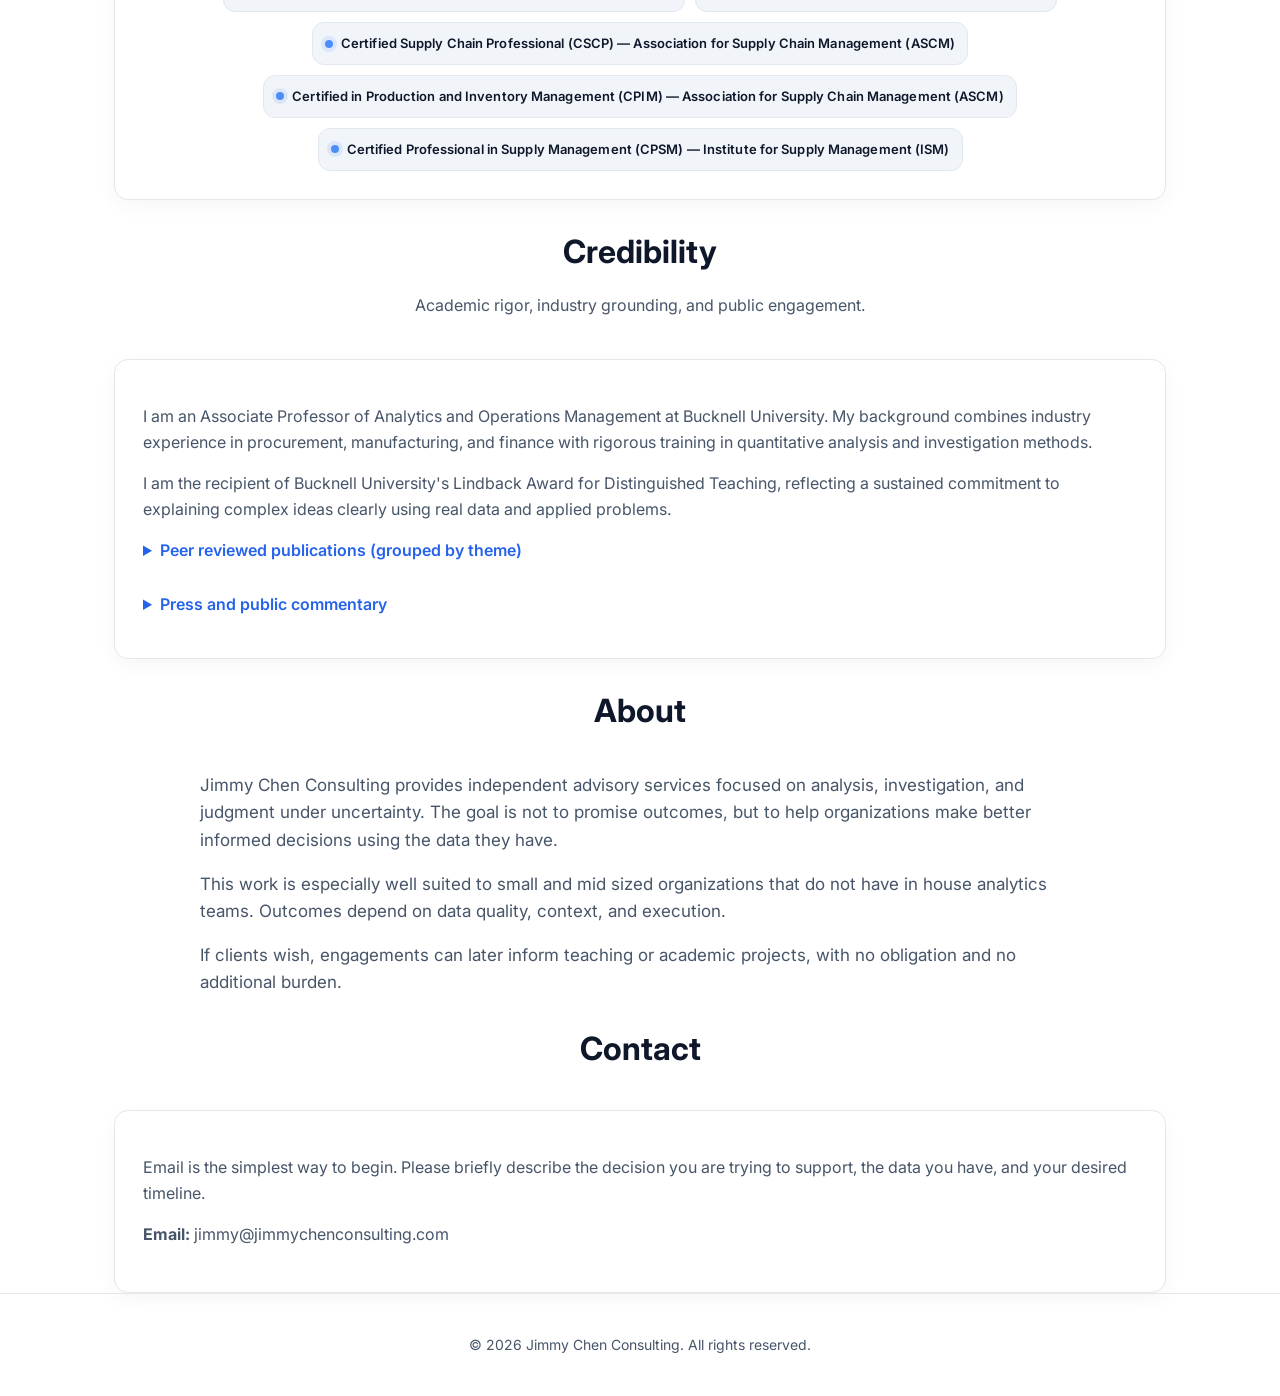
==== commit baf9e2b2: "Add files via upload" ====
--- a/index.html
+++ b/index.html
@@ -259,12 +259,7 @@
   padding: 0;
   box-shadow: none;
 }
-.process-item * {
-  box-shadow: none;
-}
-.process-item {
-  padding: 22px;
-}
+
 
 
 
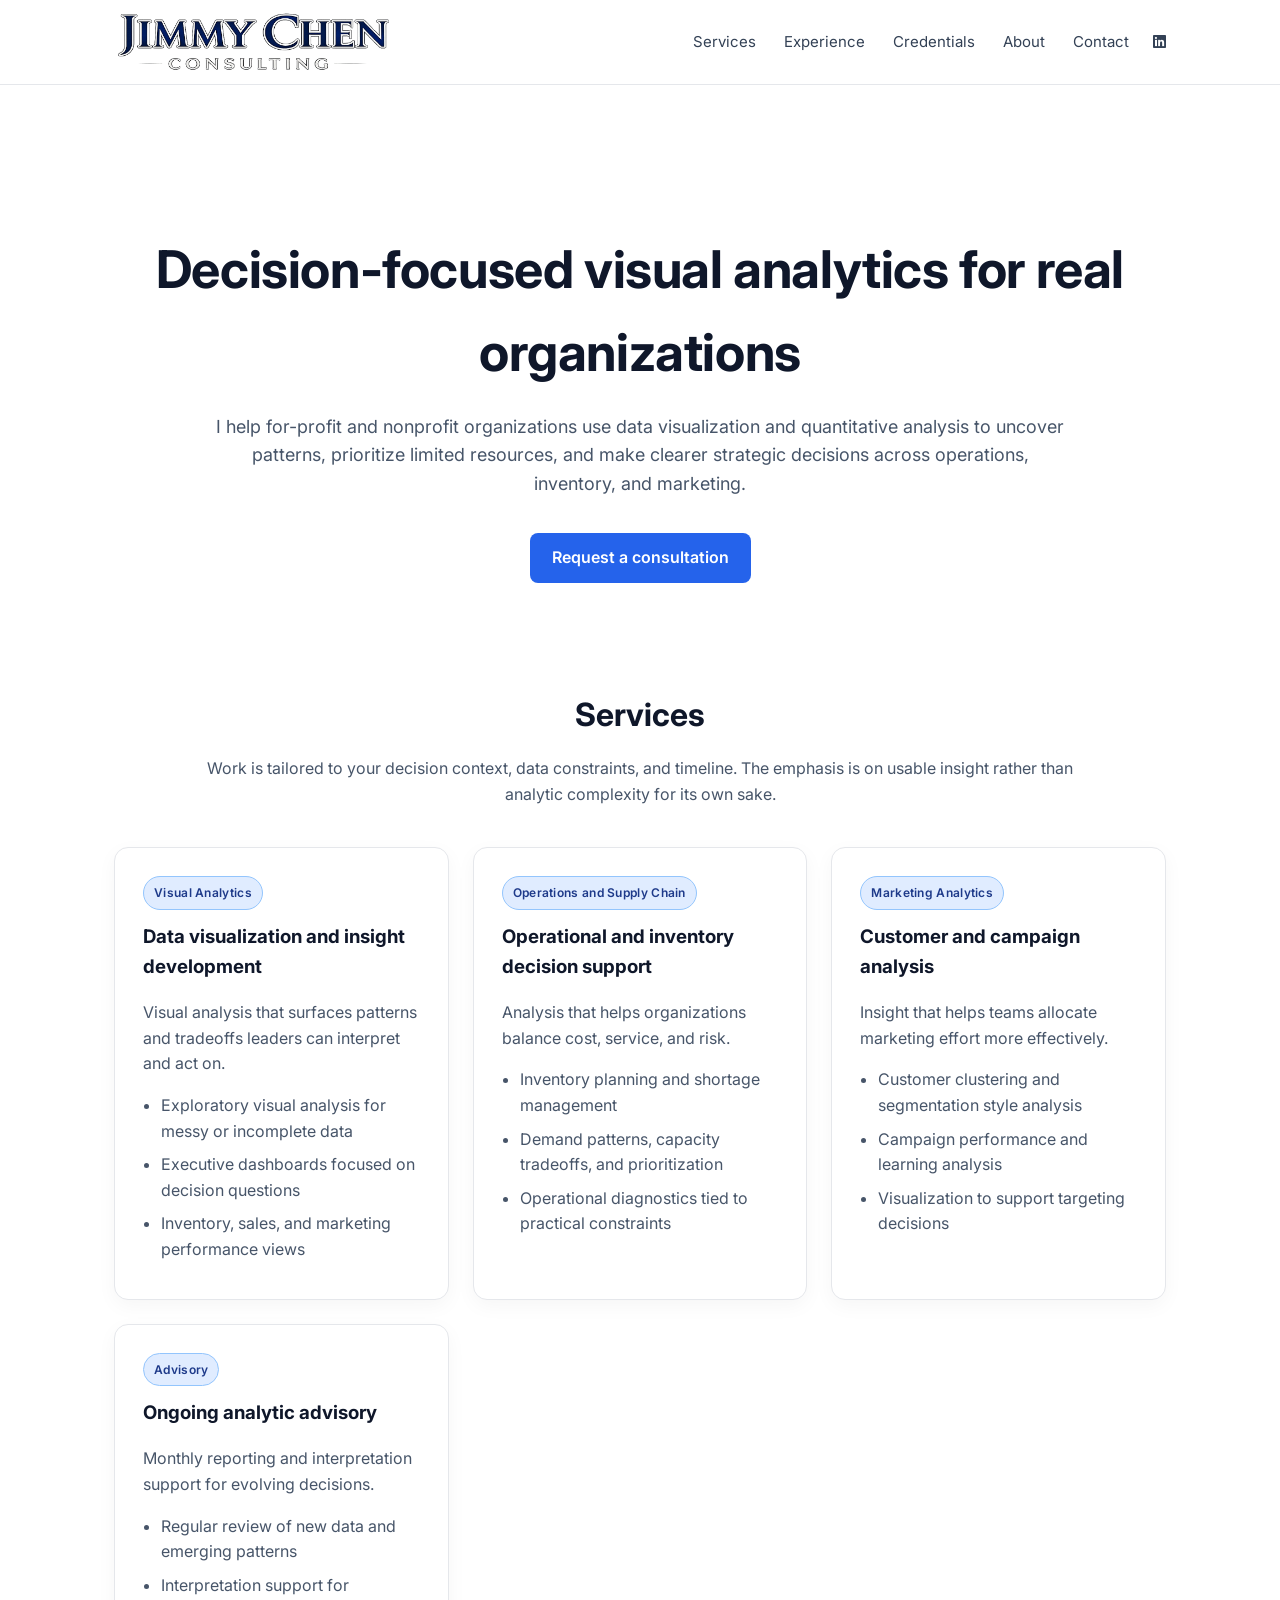
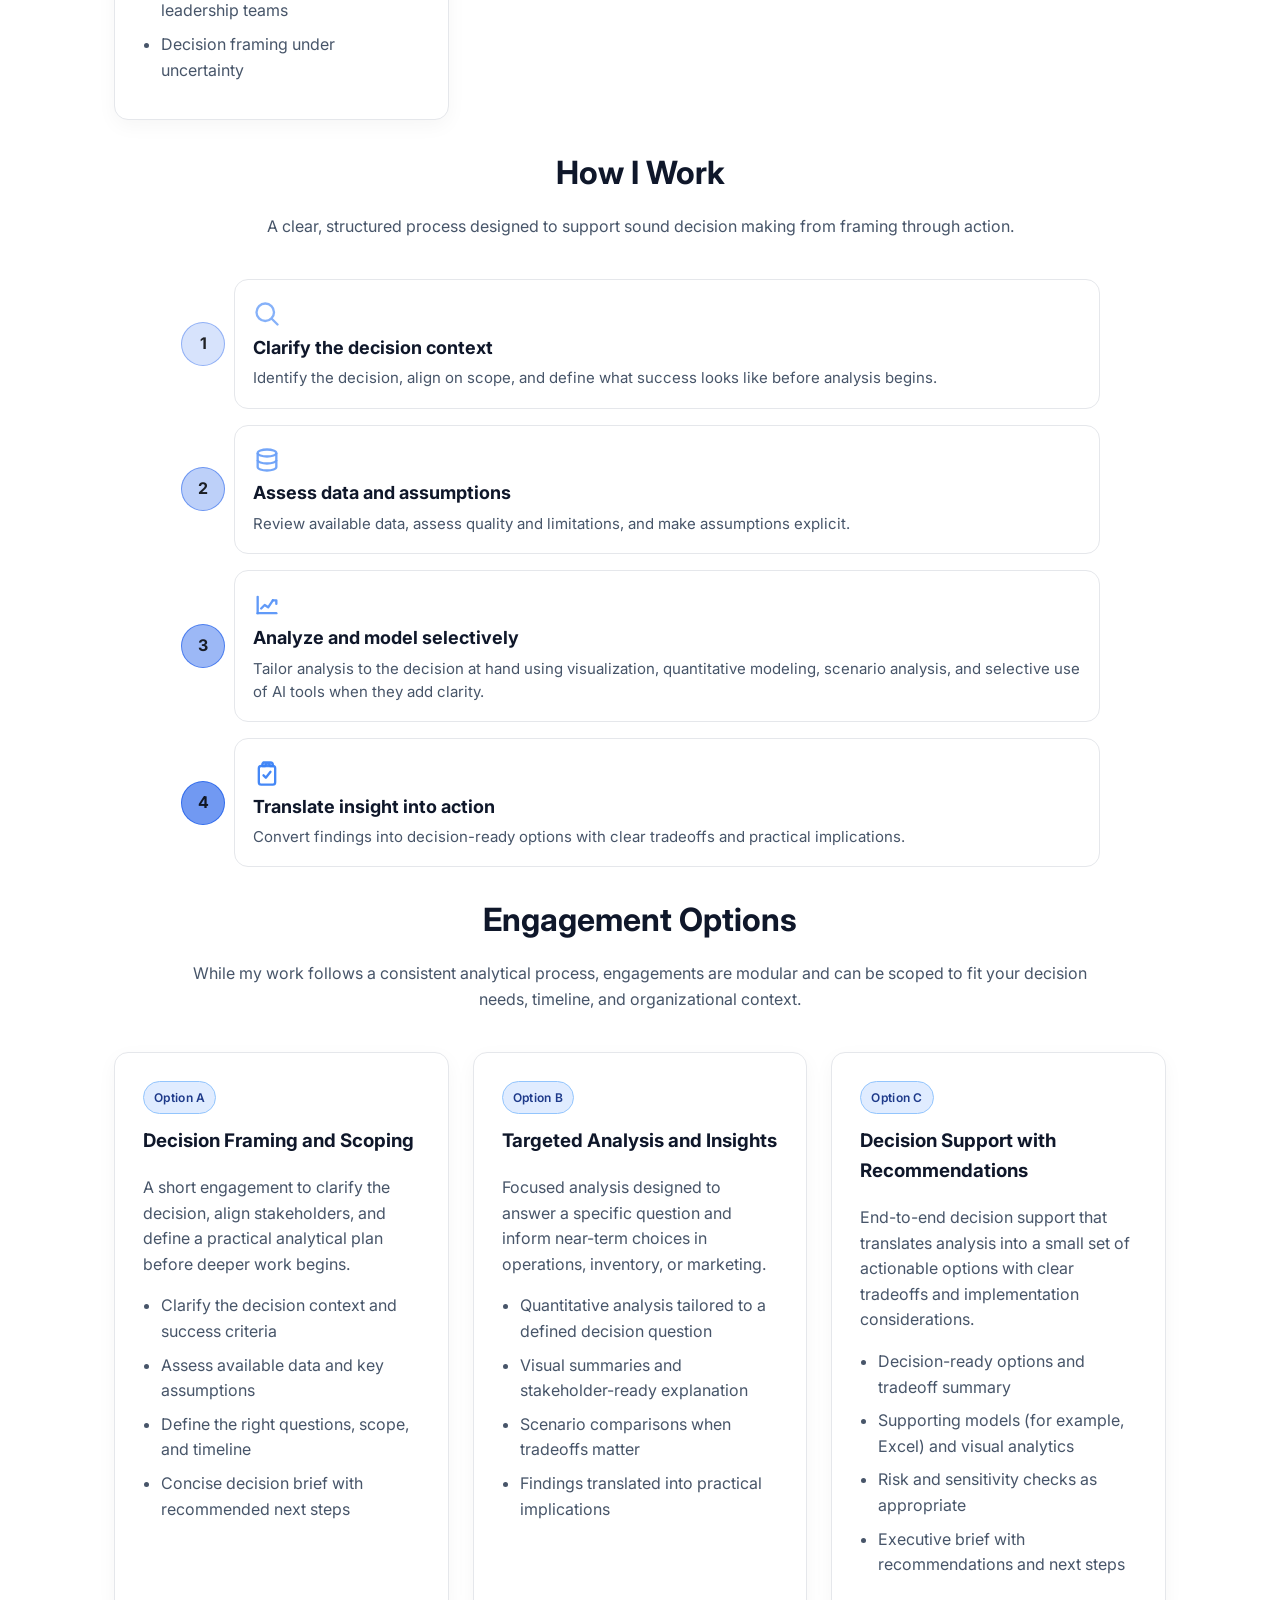
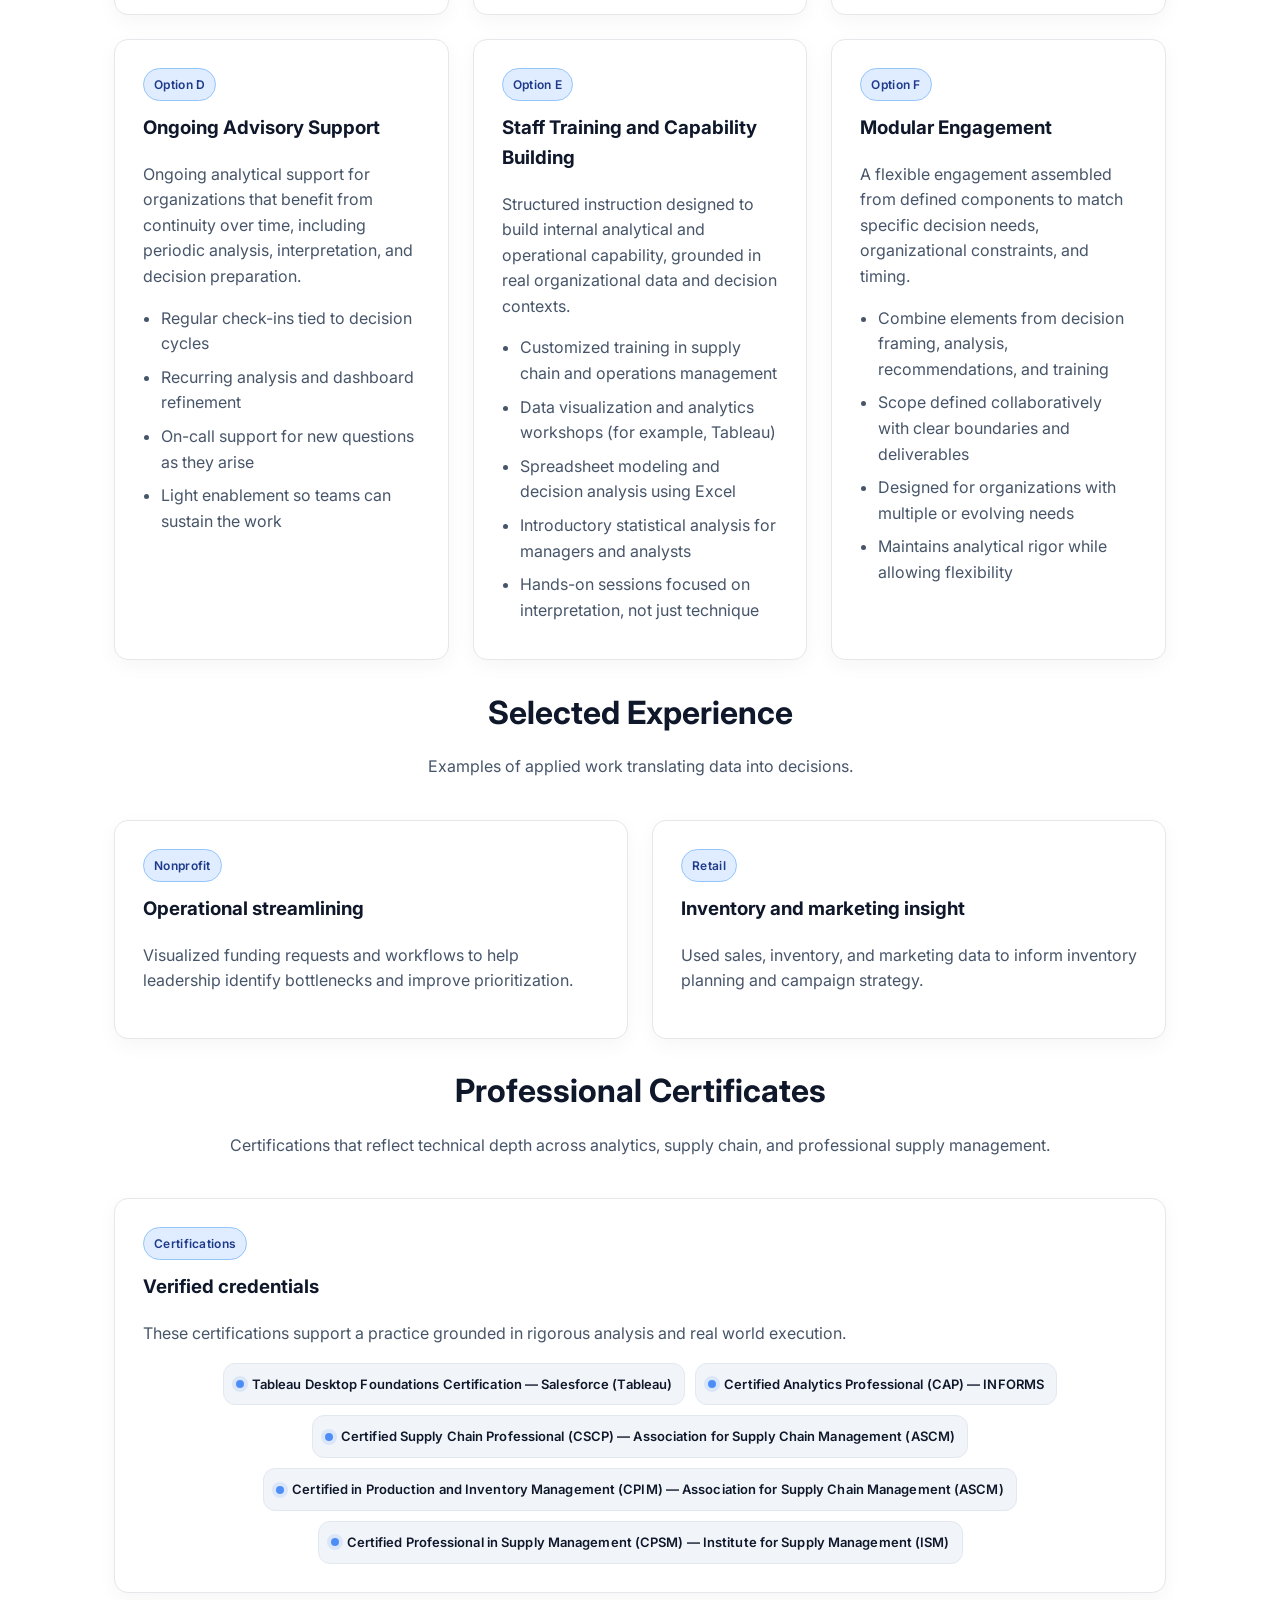
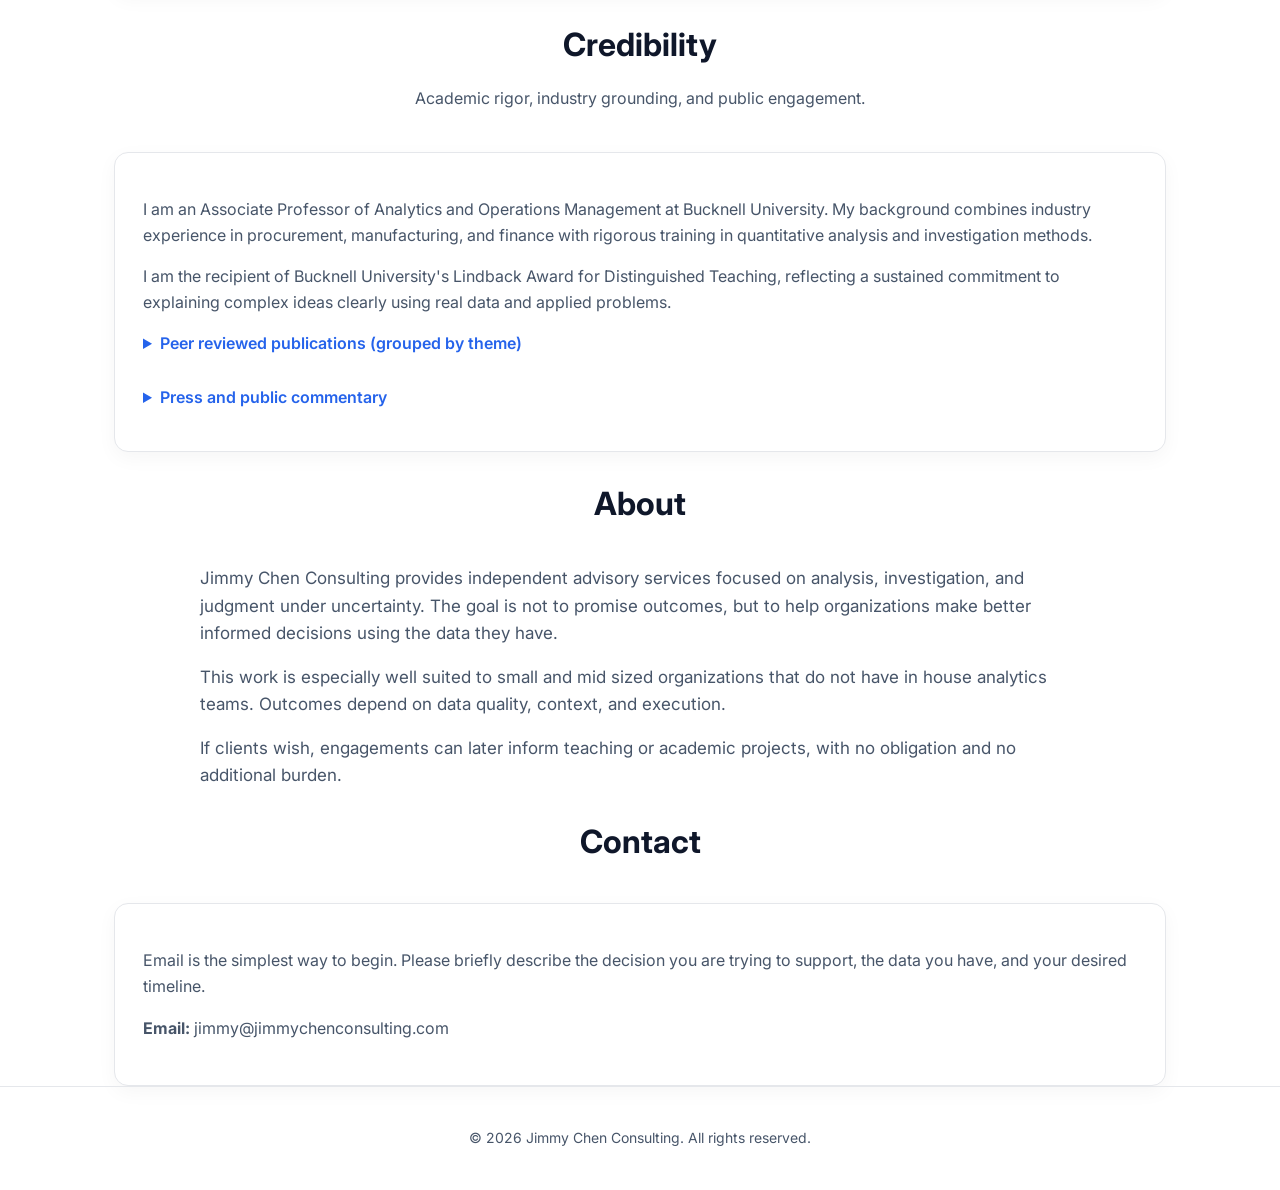
==== commit 3a2becd3: "Add files via upload" ====
--- a/index.html
+++ b/index.html
@@ -322,10 +322,8 @@
     <div class="logo"><img src="images/JCC_logo.png" class="site-logo" alt="Jimmy Chen Consulting logo"></div>
 <div class="nav-links">
   <a href="#services">Services</a>
-  <a href="#process">Approach</a>
   <a href="#experience">Experience</a>
   <a href="#credentials">Credentials</a>
-  <a href="#credibility">Credibility</a>
   <a href="#about">About</a>
   <a href="#contact">Contact</a>
 
@@ -337,6 +335,7 @@
     <i class="fa-brands fa-linkedin"></i>
   </a>
 </div>
+
 
   </div>
 </header>
@@ -500,8 +499,111 @@
   </div>
 </section>
 
-
-
+<section id="engagements" class="container">
+  <h2 class="section-title">Engagement Options</h2>
+  <p class="section-subtitle">
+    While my work follows a consistent analytical process, engagements are modular and can be scoped to fit your
+    decision needs, timeline, and organizational context.
+  </p>
+
+  <div class="grid">
+    <div class="card">
+      <div class="pill">Option A</div>
+      <h3>Decision Framing and Scoping</h3>
+      <p>
+        A short engagement to clarify the decision, align stakeholders, and define a practical analytical plan
+        before deeper work begins.
+      </p>
+      <ul class="list">
+        <li>Clarify the decision context and success criteria</li>
+        <li>Assess available data and key assumptions</li>
+        <li>Define the right questions, scope, and timeline</li>
+        <li>Concise decision brief with recommended next steps</li>
+      </ul>
+    </div>
+
+    <div class="card">
+      <div class="pill">Option B</div>
+      <h3>Targeted Analysis and Insights</h3>
+      <p>
+        Focused analysis designed to answer a specific question and inform near-term choices in operations,
+        inventory, or marketing.
+      </p>
+      <ul class="list">
+        <li>Quantitative analysis tailored to a defined decision question</li>
+        <li>Visual summaries and stakeholder-ready explanation</li>
+        <li>Scenario comparisons when tradeoffs matter</li>
+        <li>Findings translated into practical implications</li>
+      </ul>
+    </div>
+
+    <div class="card">
+      <div class="pill">Option C</div>
+      <h3>Decision Support with Recommendations</h3>
+      <p>
+        End-to-end decision support that translates analysis into a small set of actionable options with clear
+        tradeoffs and implementation considerations.
+      </p>
+      <ul class="list">
+        <li>Decision-ready options and tradeoff summary</li>
+        <li>Supporting models (for example, Excel) and visual analytics</li>
+        <li>Risk and sensitivity checks as appropriate</li>
+        <li>Executive brief with recommendations and next steps</li>
+      </ul>
+    </div>
+
+    <div class="card">
+      <div class="pill">Option D</div>
+      <h3>Ongoing Advisory Support</h3>
+      <p>
+        Ongoing analytical support for organizations that benefit from continuity over time, including periodic
+        analysis, interpretation, and decision preparation.
+      </p>
+      <ul class="list">
+        <li>Regular check-ins tied to decision cycles</li>
+        <li>Recurring analysis and dashboard refinement</li>
+        <li>On-call support for new questions as they arise</li>
+        <li>Light enablement so teams can sustain the work</li>
+      </ul>
+    </div>
+
+    <div class="card">
+      <div class="pill">Option E</div>
+      <h3>Staff Training and Capability Building</h3>
+      <p>
+        Structured instruction designed to build internal analytical and operational capability, grounded in
+        real organizational data and decision contexts.
+      </p>
+      <ul class="list">
+        <li>Customized training in supply chain and operations management</li>
+        <li>Data visualization and analytics workshops (for example, Tableau)</li>
+        <li>Spreadsheet modeling and decision analysis using Excel</li>
+        <li>Introductory statistical analysis for managers and analysts</li>
+        <li>Hands-on sessions focused on interpretation, not just technique</li>
+      </ul>
+    </div>
+	
+	<div class="card">
+  <div class="pill">Option F</div>
+  <h3>Modular Engagement</h3>
+  <p>
+    A flexible engagement assembled from defined components to match specific decision needs,
+    organizational constraints, and timing.
+  </p>
+  <ul class="list">
+    <li>Combine elements from decision framing, analysis, recommendations, and training</li>
+    <li>Scope defined collaboratively with clear boundaries and deliverables</li>
+    <li>Designed for organizations with multiple or evolving needs</li>
+    <li>Maintains analytical rigor while allowing flexibility</li>
+  </ul>
+</div>
+
+	
+	
+	
+	
+  </div>
+</section>
 
 
 
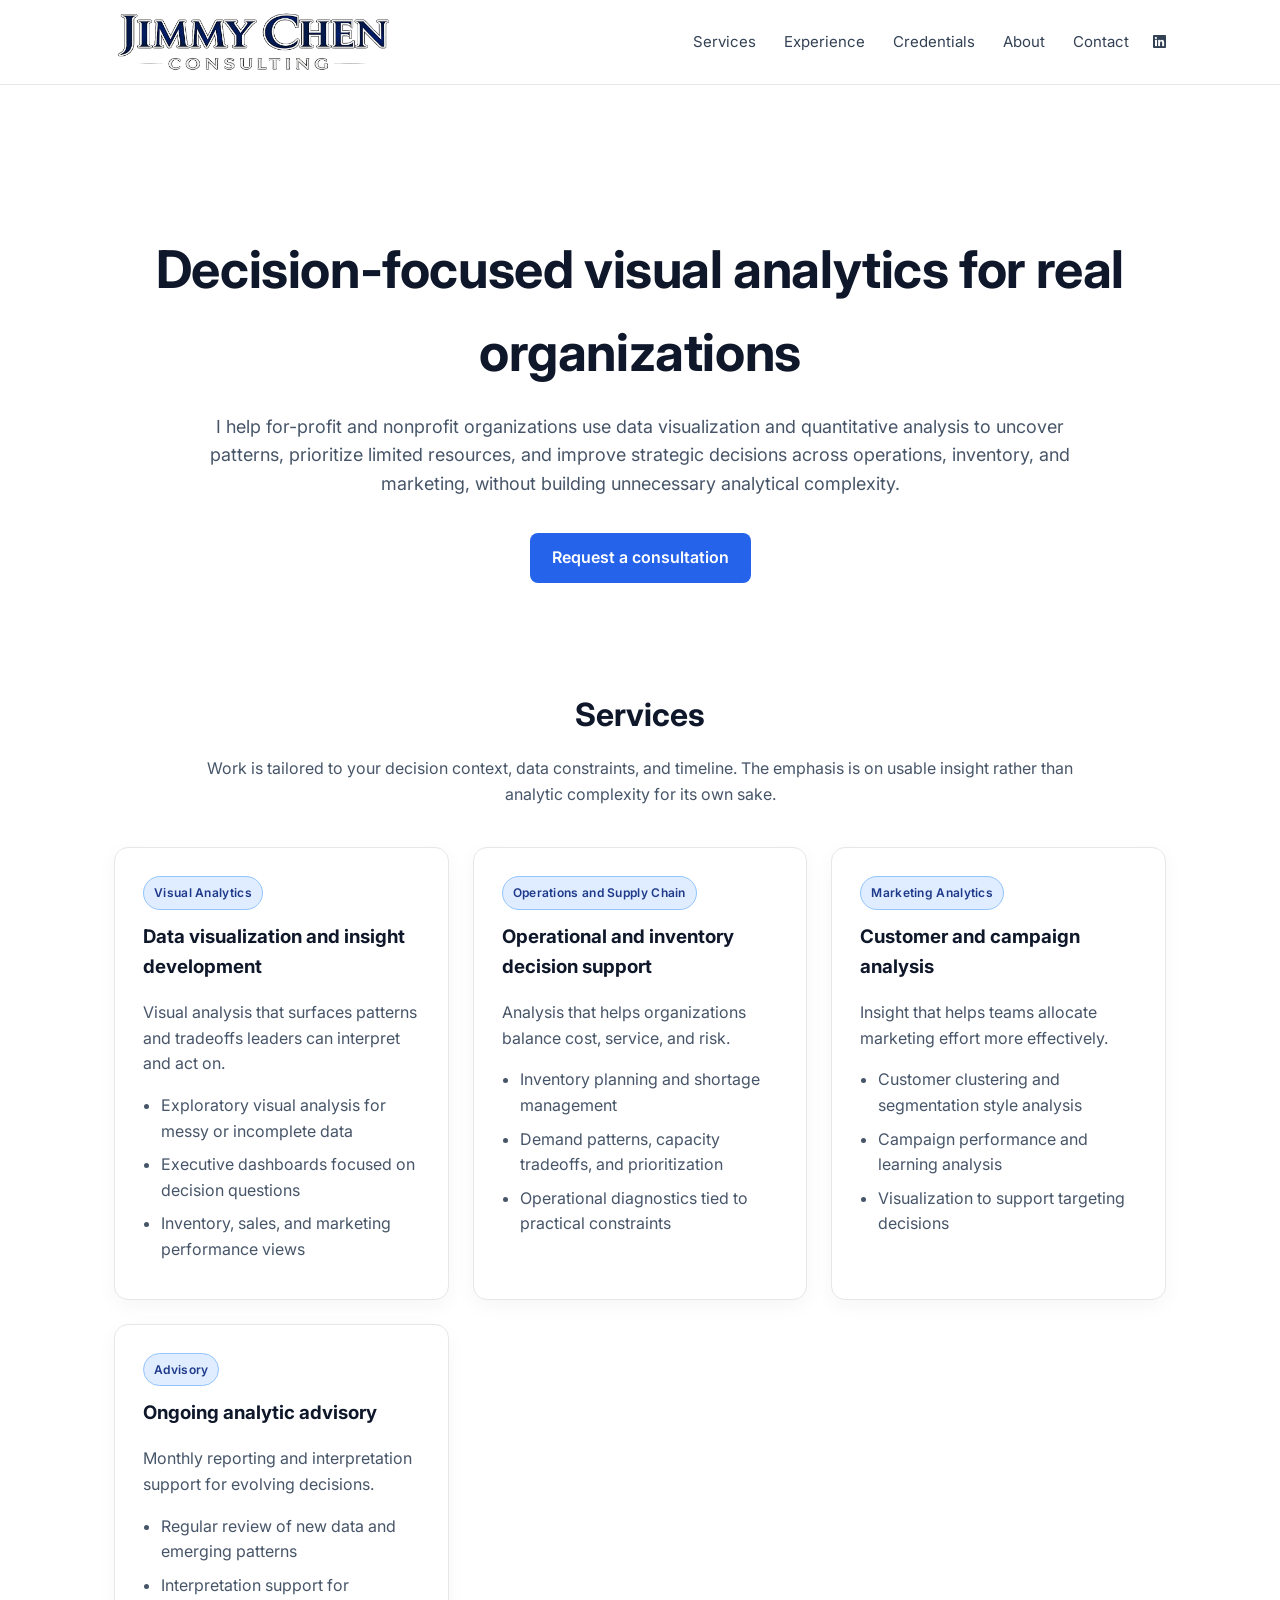
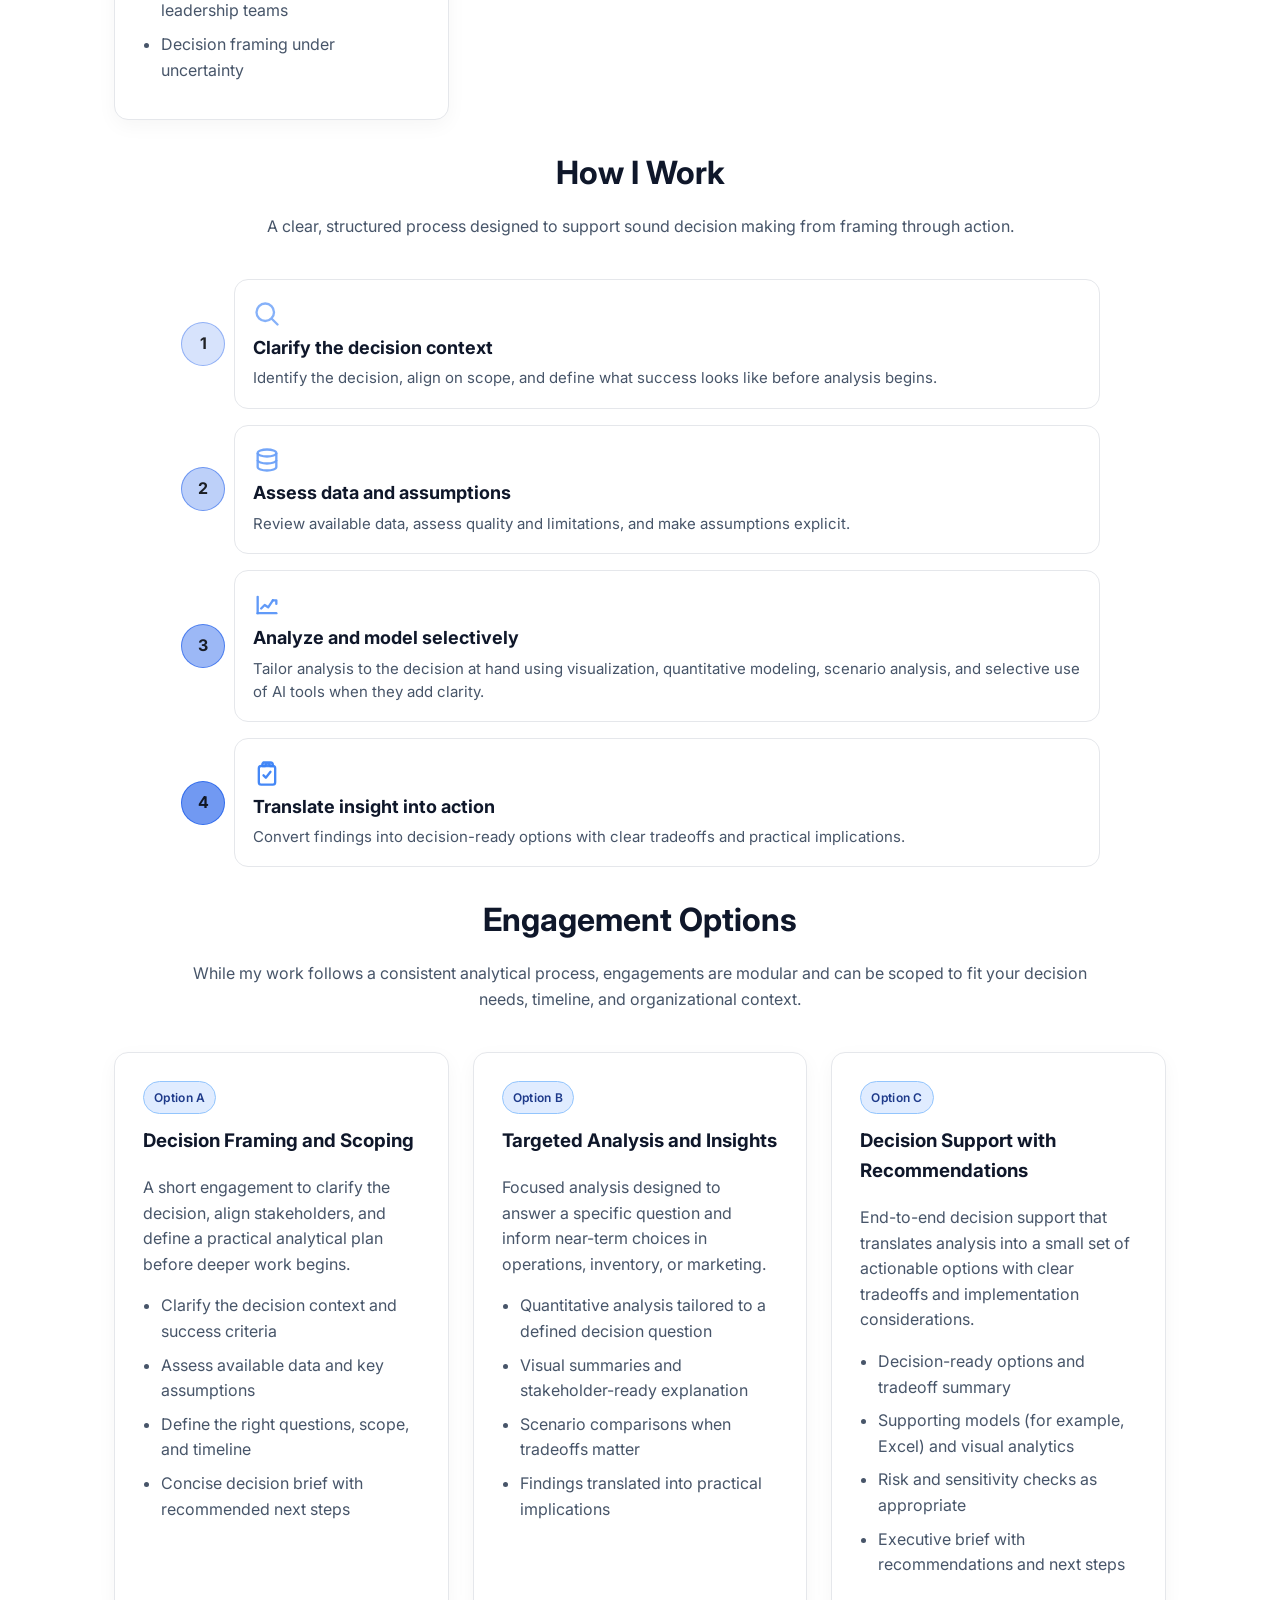
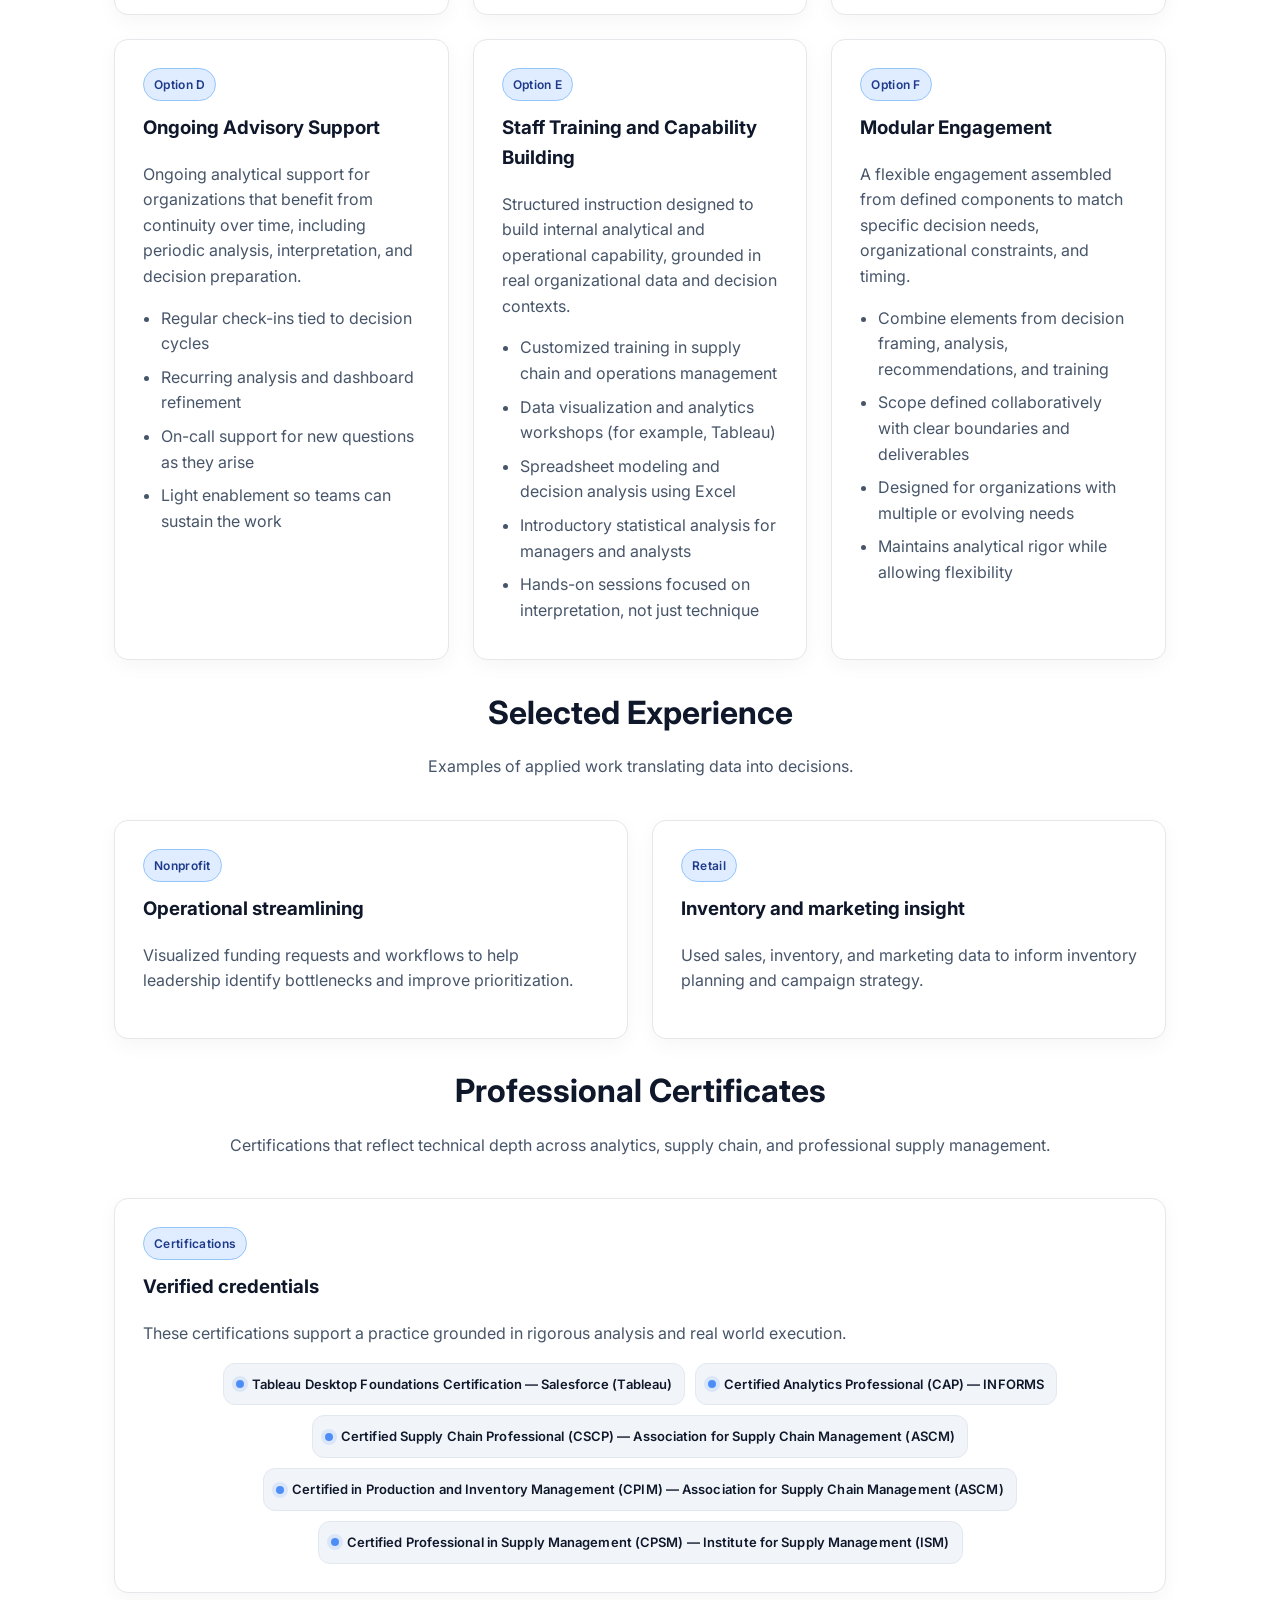
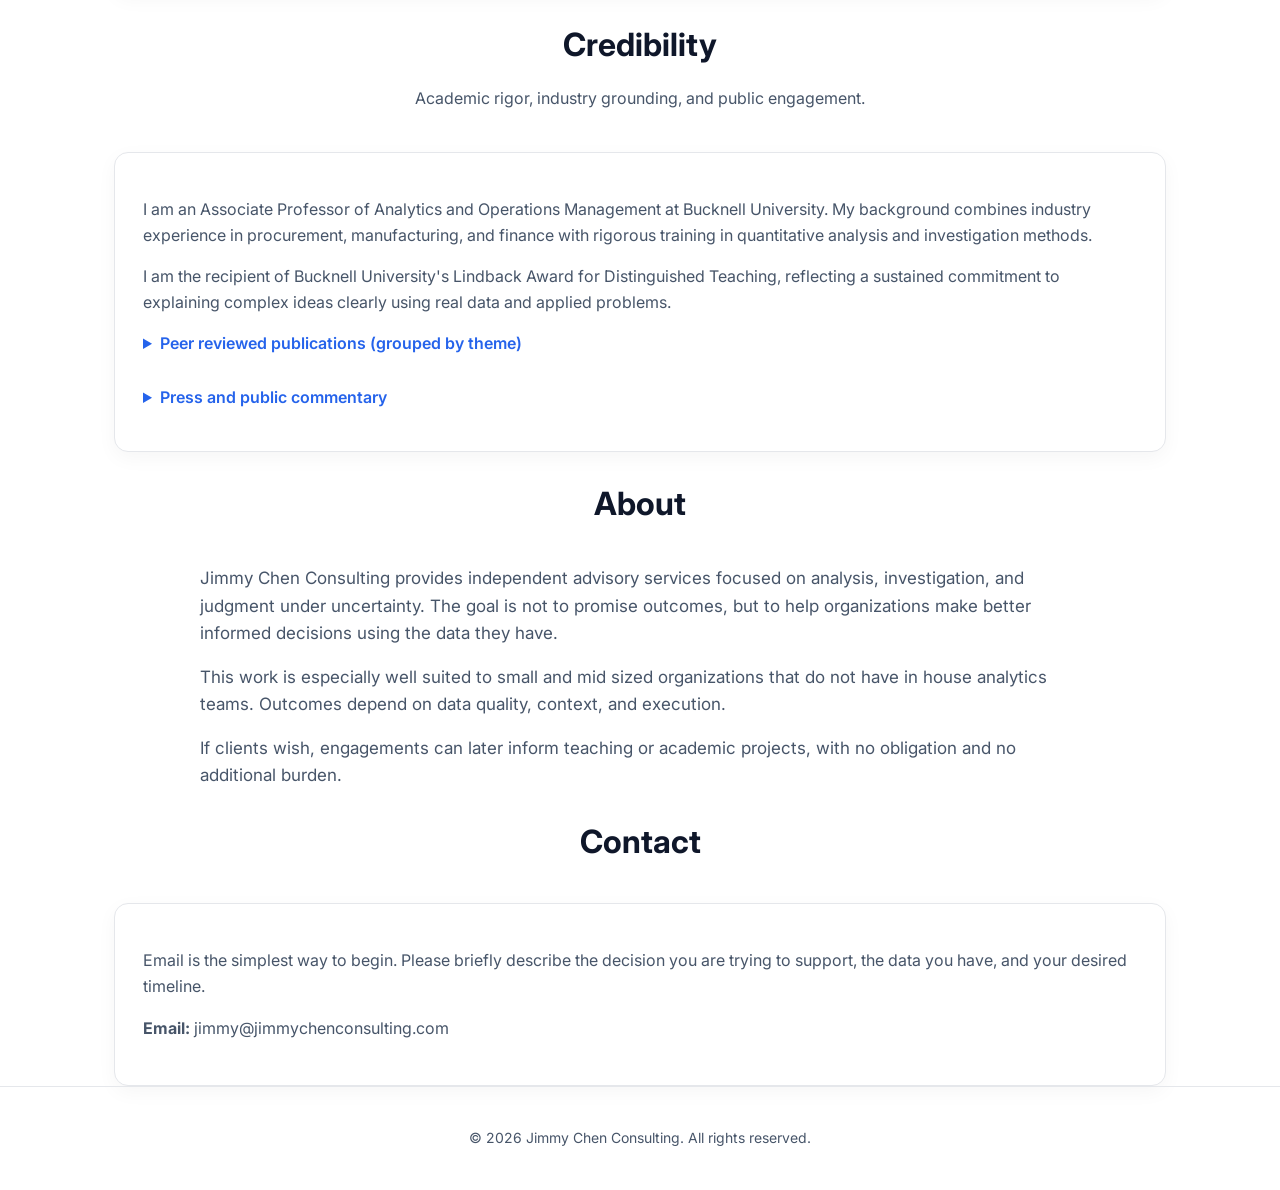
==== commit 8a2269b7: "Add files via upload" ====
--- a/index.html
+++ b/index.html
@@ -9,6 +9,29 @@
   <link rel="preconnect" href="https://fonts.googleapis.com">
   <link rel="preconnect" href="https://fonts.gstatic.com" crossorigin>
   <link href="https://fonts.googleapis.com/css2?family=Inter:wght@300;400;500;600;700&display=swap" rel="stylesheet">
+
+
+
+
+
+<!-- Google tag (gtag.js) -->
+<script async src="https://www.googletagmanager.com/gtag/js?id=G-E4YQM0SHQY"></script>
+<script>
+  window.dataLayer = window.dataLayer || [];
+  function gtag(){dataLayer.push(arguments);}
+  gtag('js', new Date());
+
+  gtag('config', 'G-E4YQM0SHQY');
+</script>
+
+
+
+
+
+
+
+
+
 
   <style>
     :root {
@@ -345,7 +368,7 @@
 <section class="hero container">
   <h1>Decision-focused visual analytics for real organizations</h1>
   <p>
-    I help for-profit and nonprofit organizations use data visualization and quantitative analysis to uncover patterns, prioritize limited resources, and make clearer strategic decisions across operations, inventory, and marketing.
+    I help for-profit and nonprofit organizations use data visualization and quantitative analysis to uncover patterns, prioritize limited resources, and improve strategic decisions across operations, inventory, and marketing, without building unnecessary analytical complexity.
   </p>
   <a href="#contact" class="btn-primary">Request a consultation</a>
 </section>
@@ -499,6 +522,8 @@
   </div>
 </section>
 
+
+
 <section id="engagements" class="container">
   <h2 class="section-title">Engagement Options</h2>
   <p class="section-subtitle">
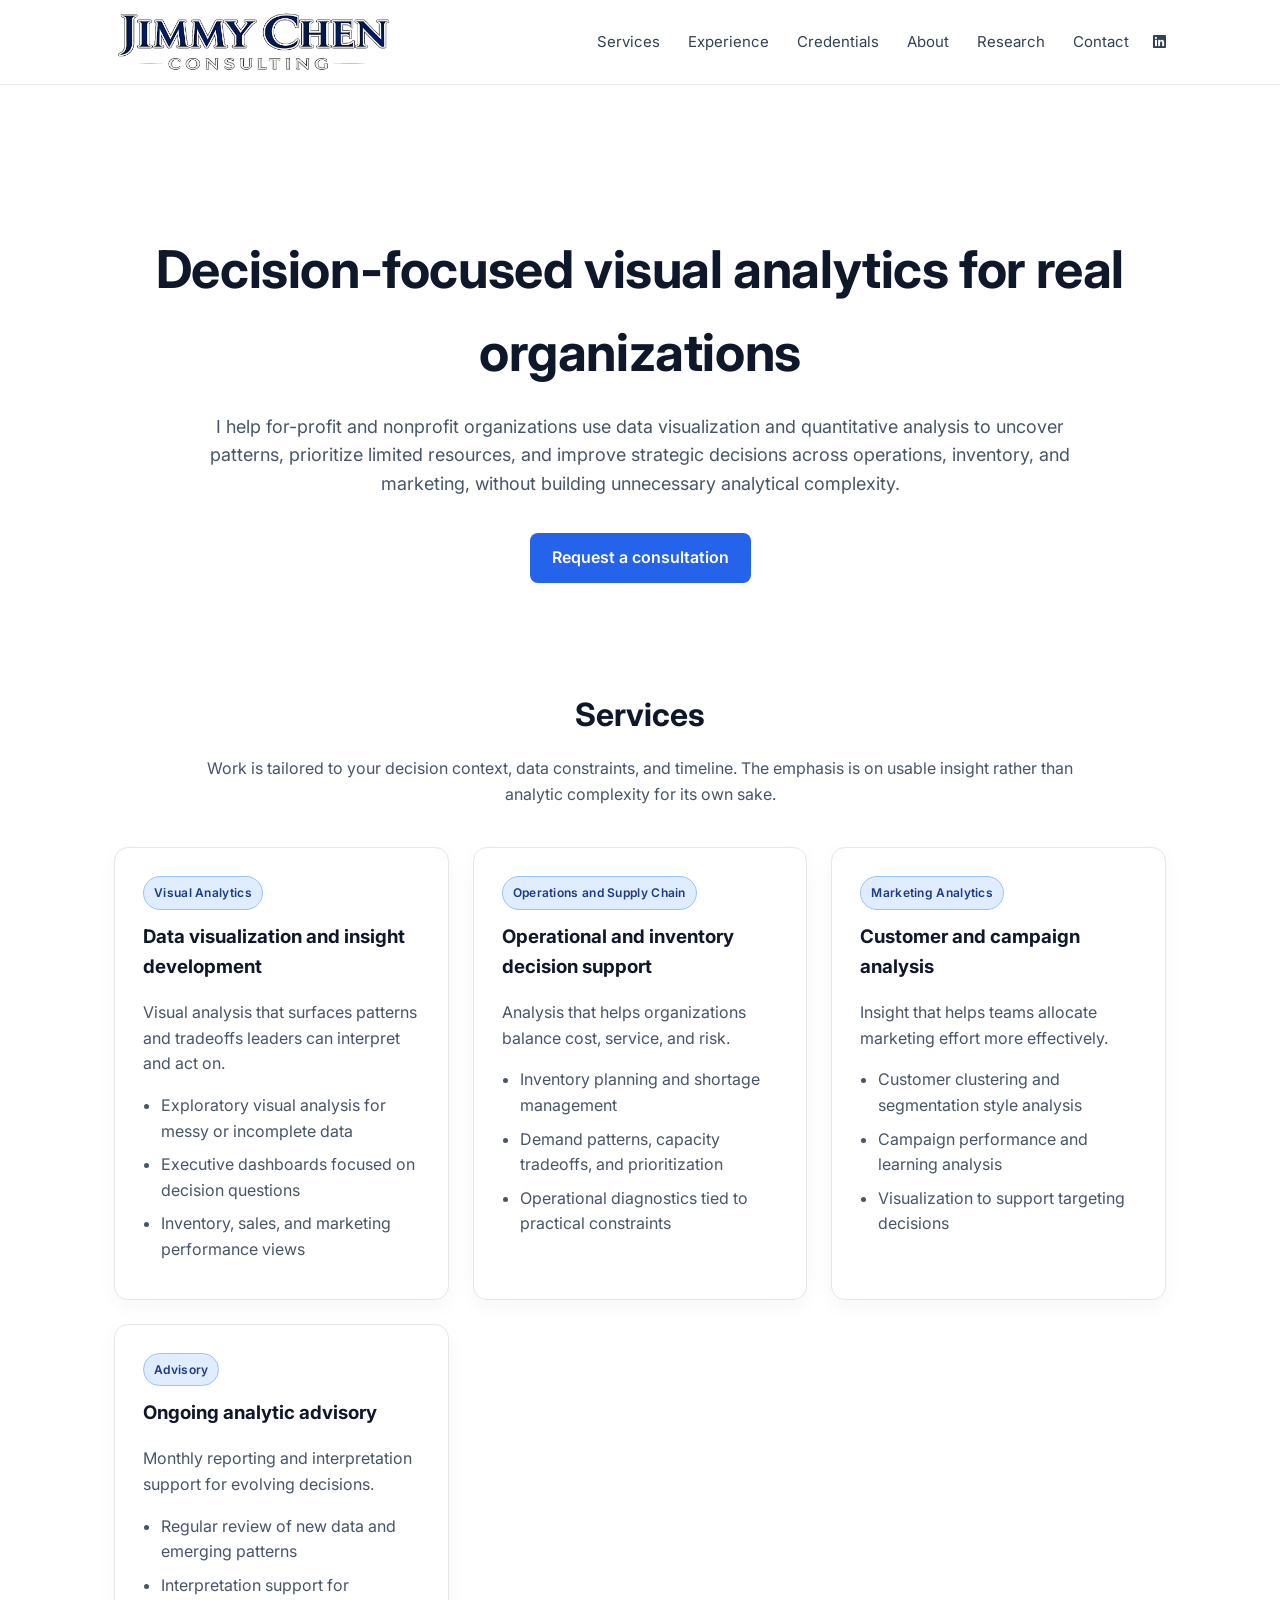
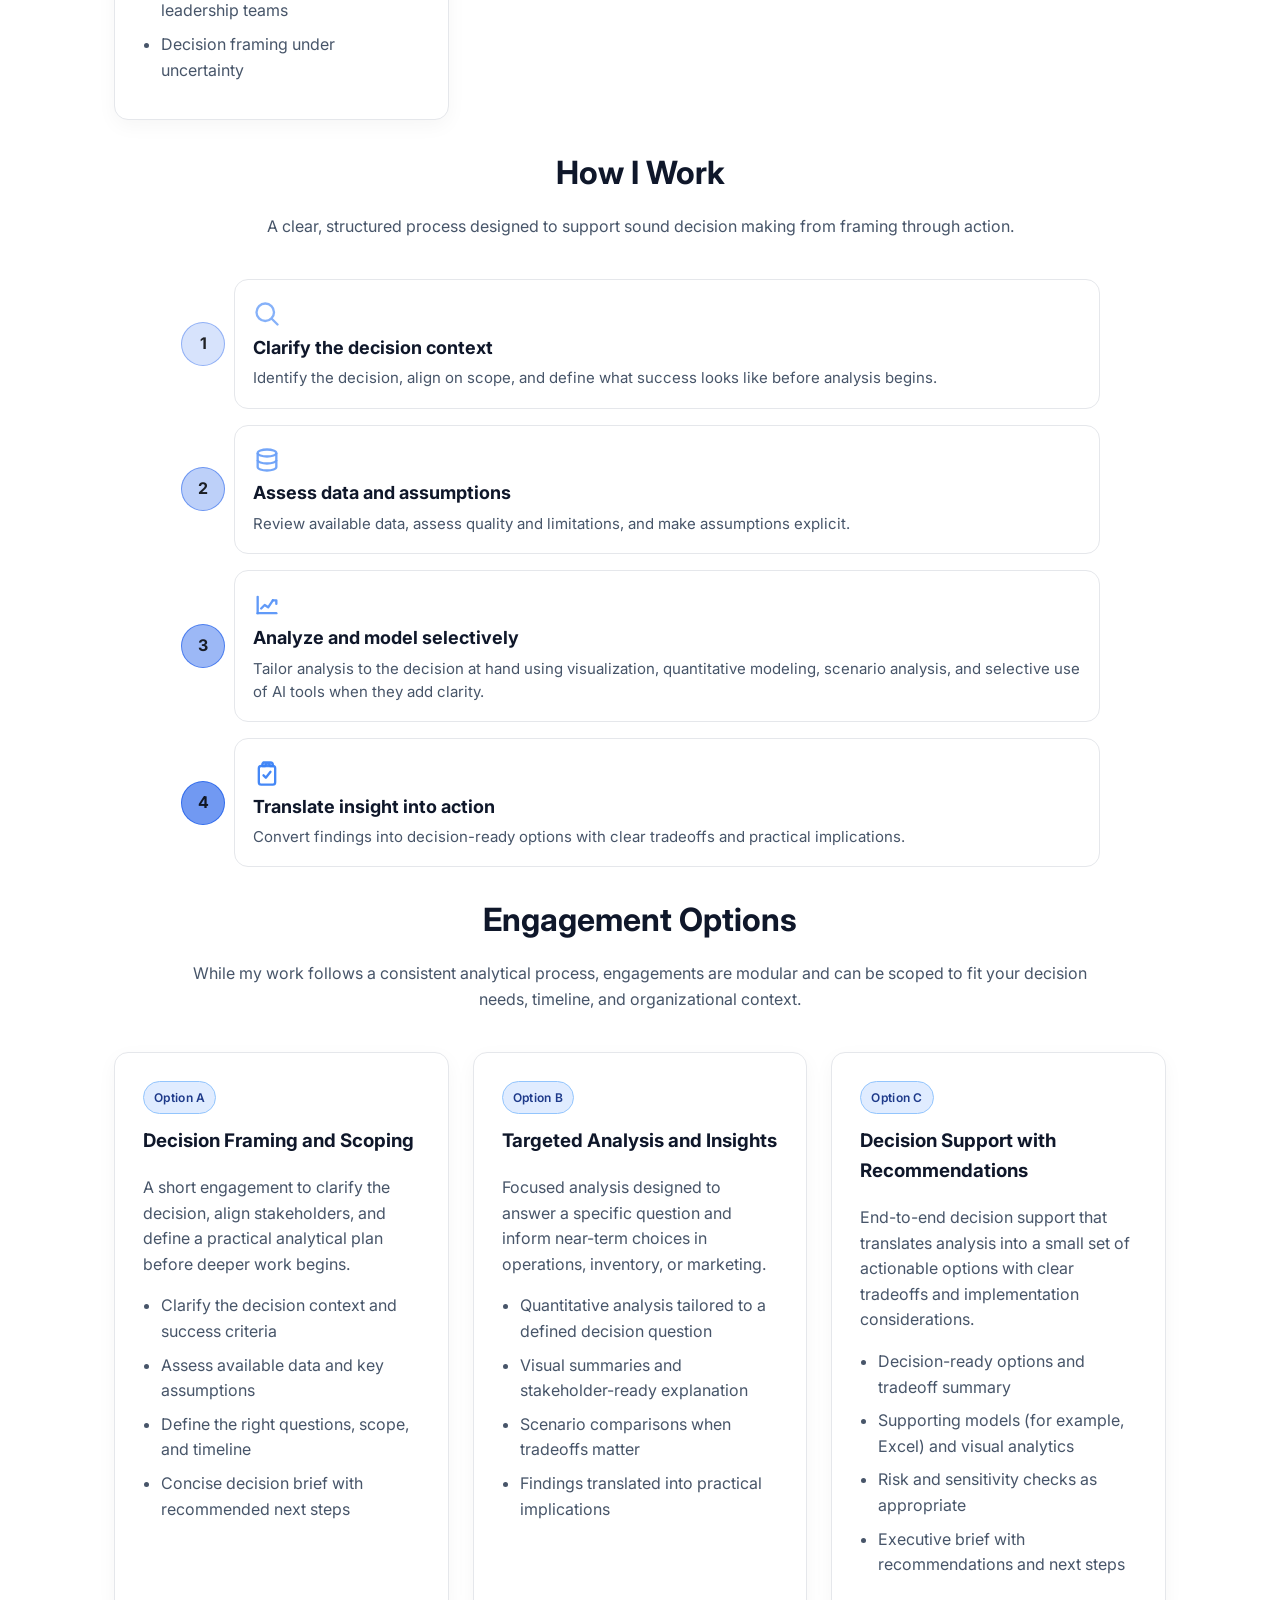
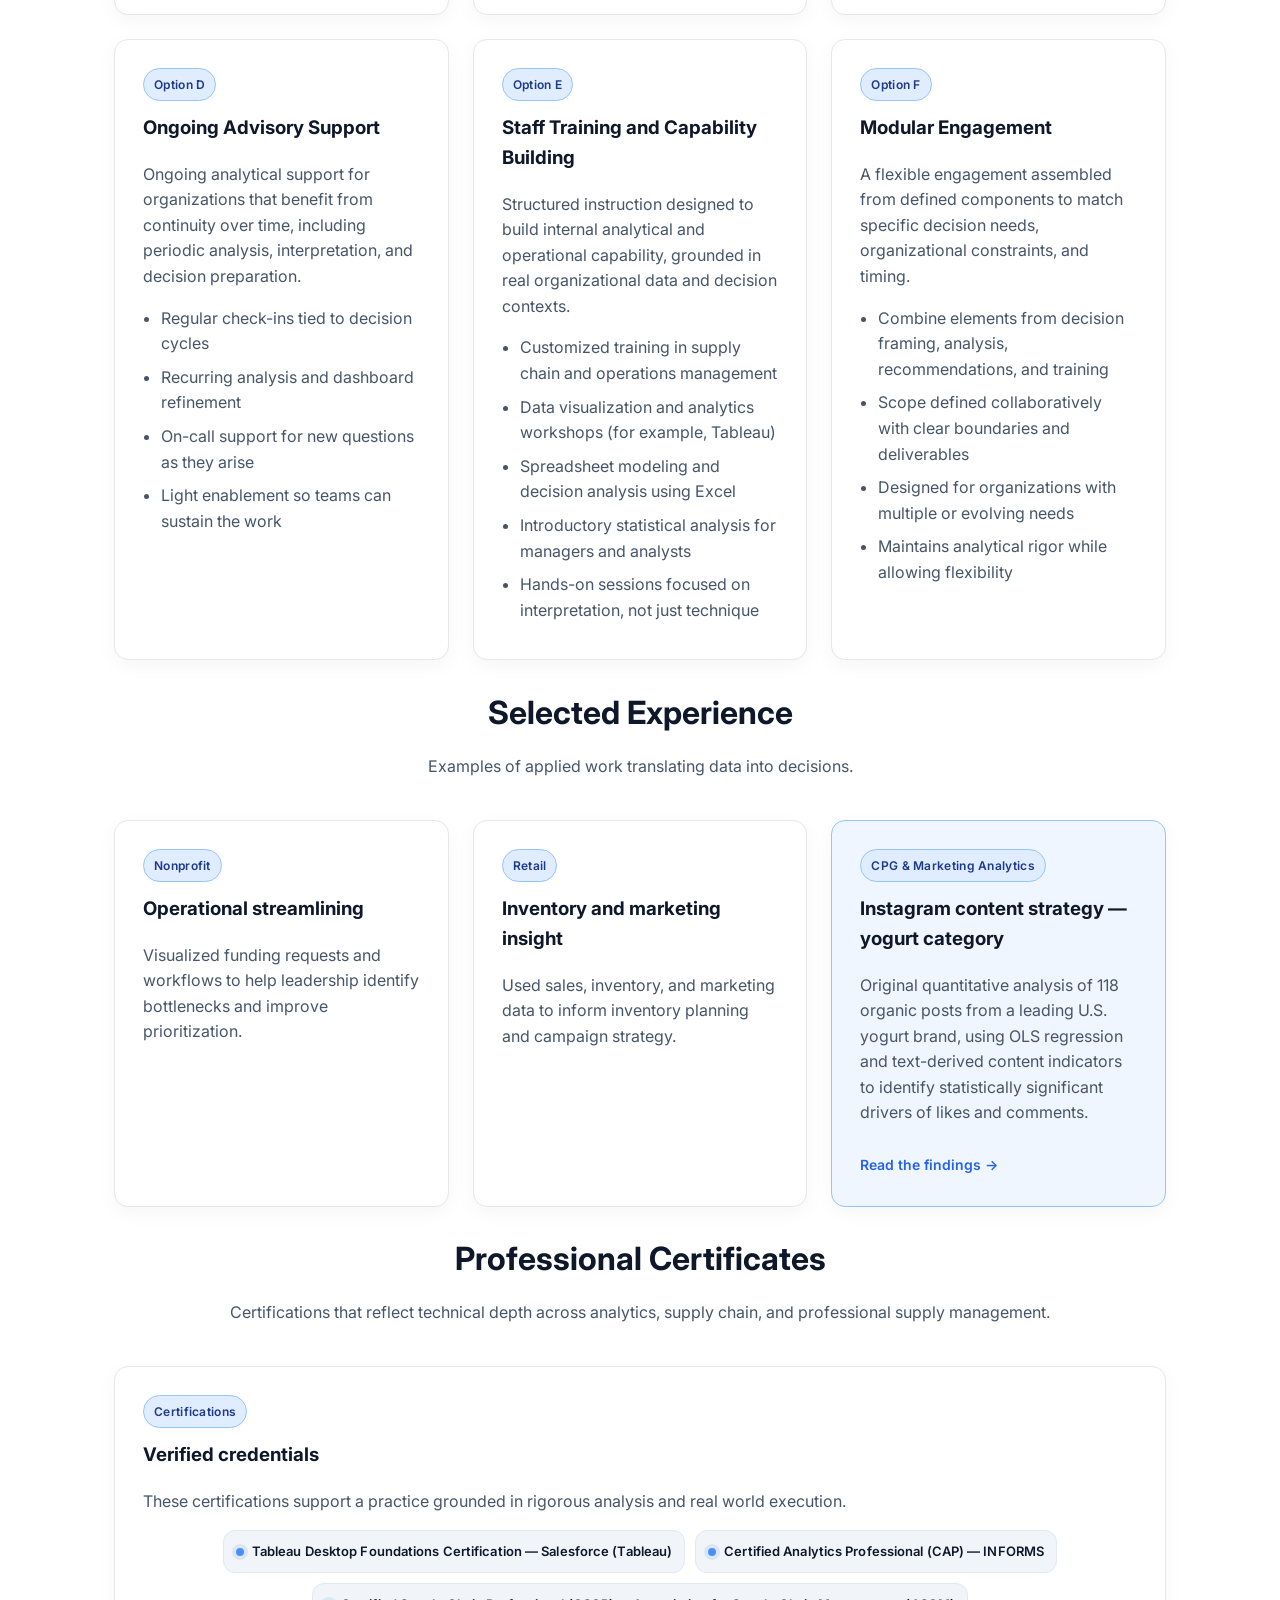
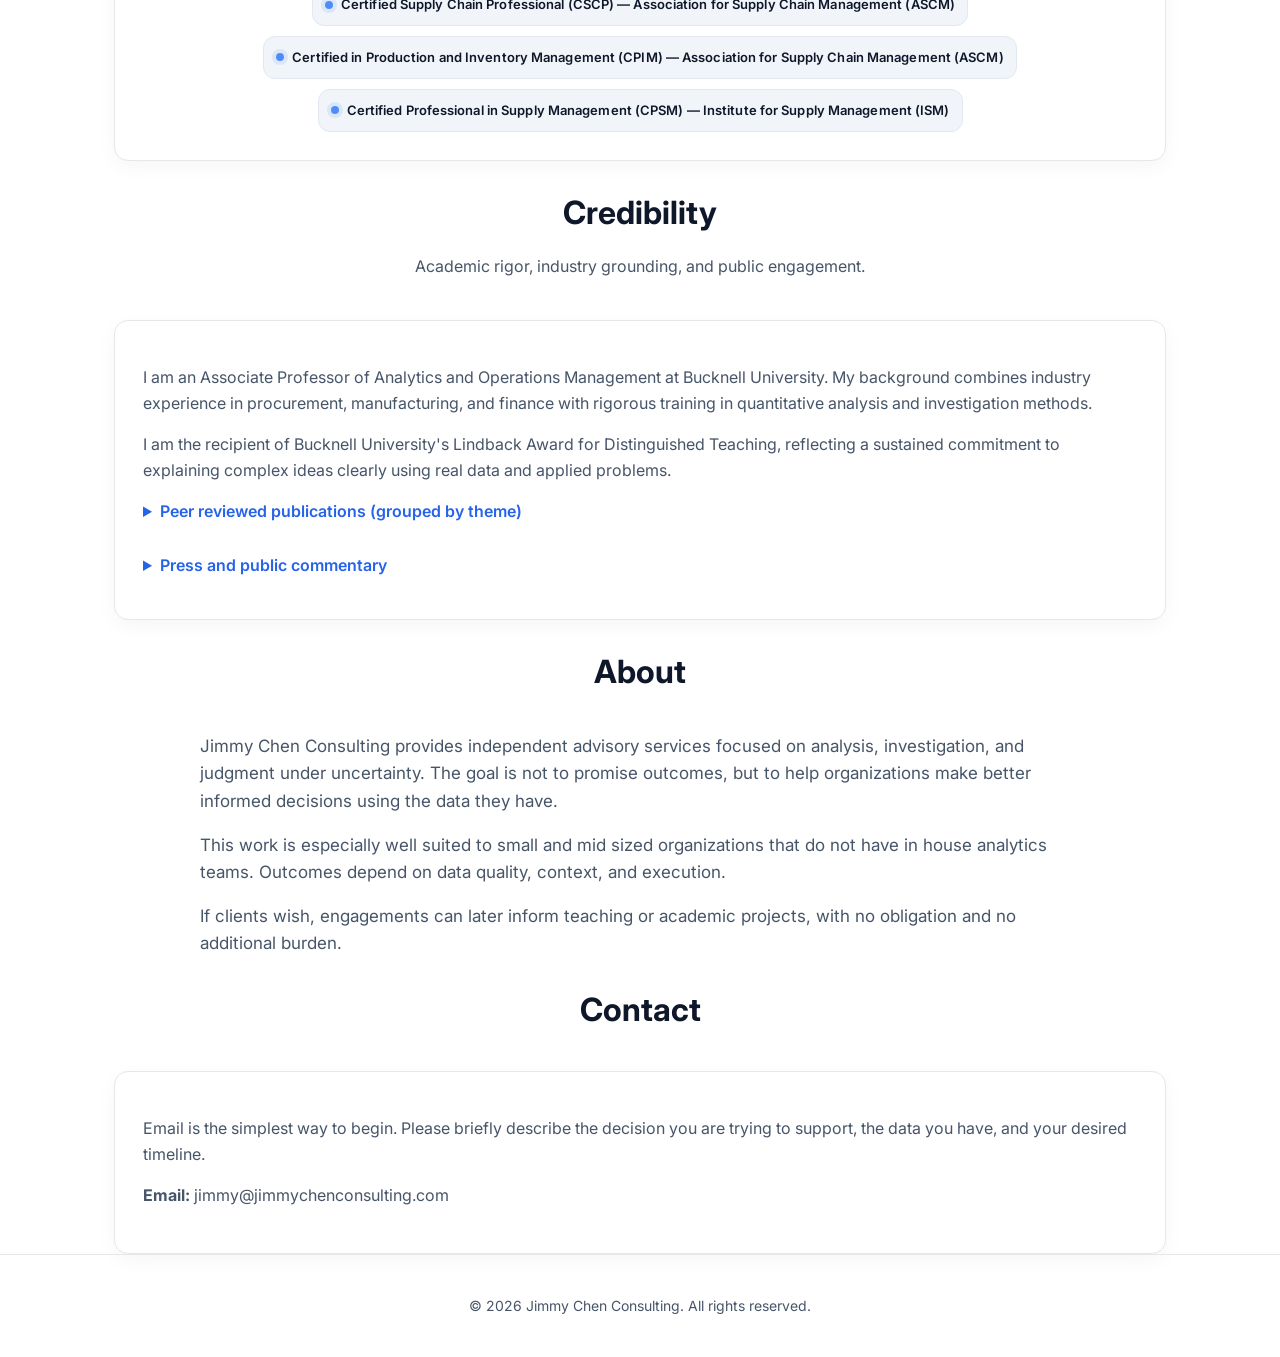
==== commit 14247ec8: "Update index.html Add Research nav link and experience card" ====
--- a/index.html
+++ b/index.html
@@ -348,6 +348,7 @@
   <a href="#experience">Experience</a>
   <a href="#credentials">Credentials</a>
   <a href="#about">About</a>
+  <a href="research.html">Research</a>
   <a href="#contact">Contact</a>
 
   <a href="https://www.linkedin.com/in/chun-miin-jimmy-chen-91302421/"
@@ -717,6 +718,19 @@
         and campaign strategy.
       </p>
     </div>
+
+    <div class="card" style="border-color: #93c5fd; background: #f0f6ff;">
+      <div class="pill">CPG &amp; Marketing Analytics</div>
+      <h3>Instagram content strategy — yogurt category</h3>
+      <p>
+        Original quantitative analysis of 118 organic posts from a leading U.S. yogurt brand,
+        using OLS regression and text-derived content indicators to identify statistically
+        significant drivers of likes and comments.
+      </p>
+      <a href="research.html" style="display: inline-block; margin-top: 12px; font-size: 14px; font-weight: 600; color: #2563eb;">
+        Read the findings &rarr;
+      </a>
+    </div>
   </div>
 </section>
 
